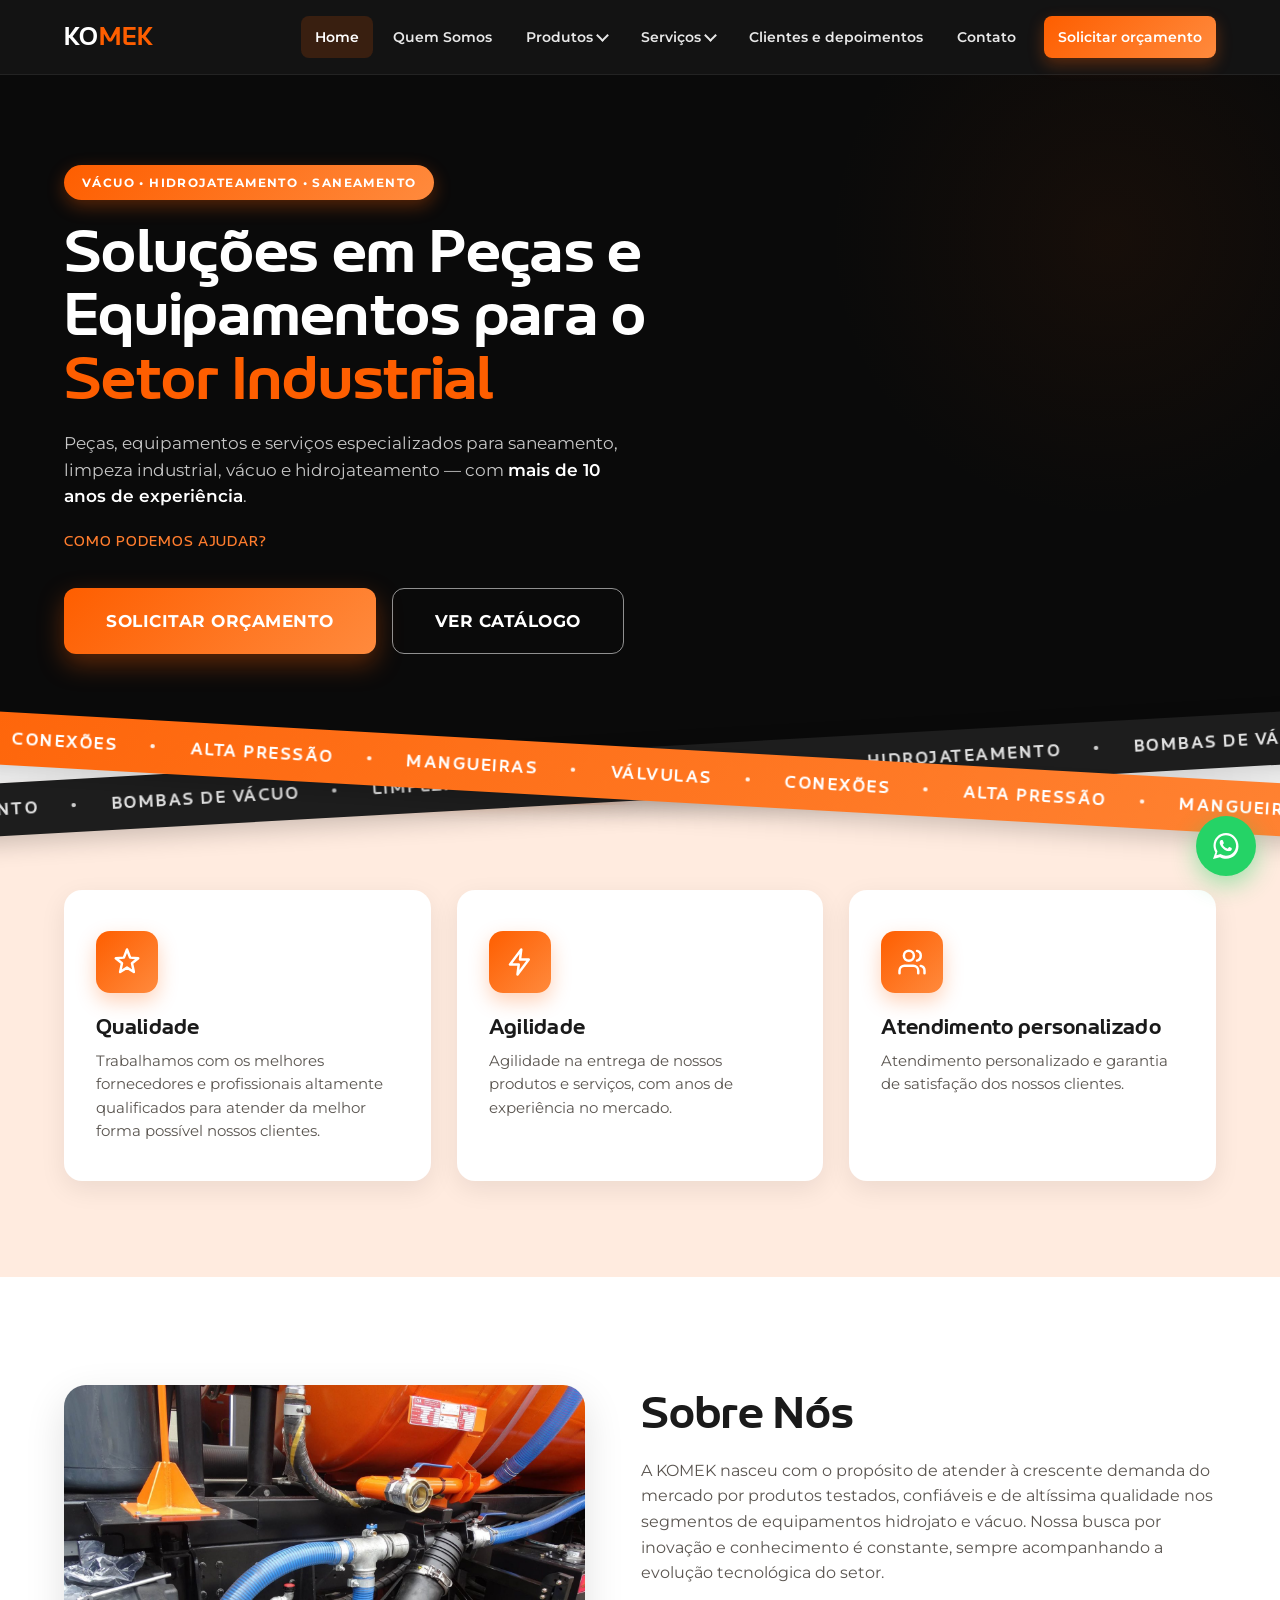
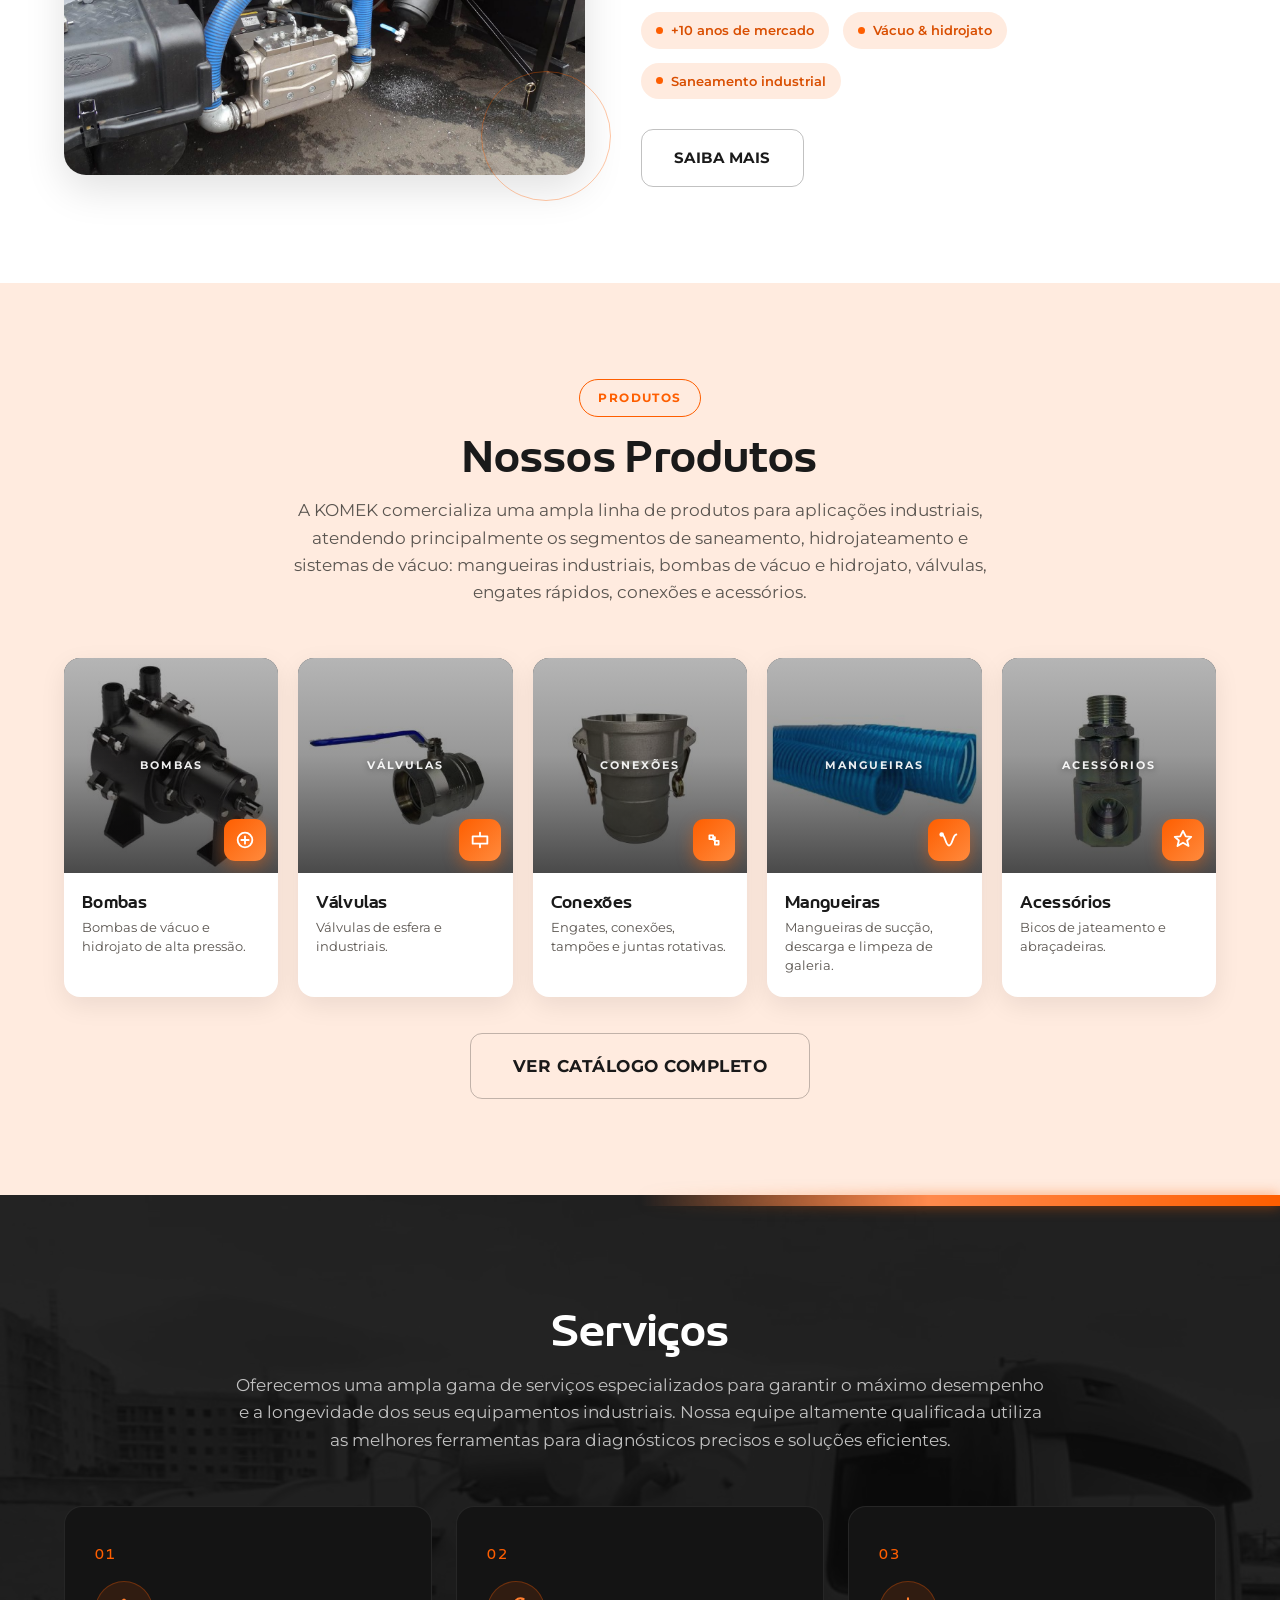
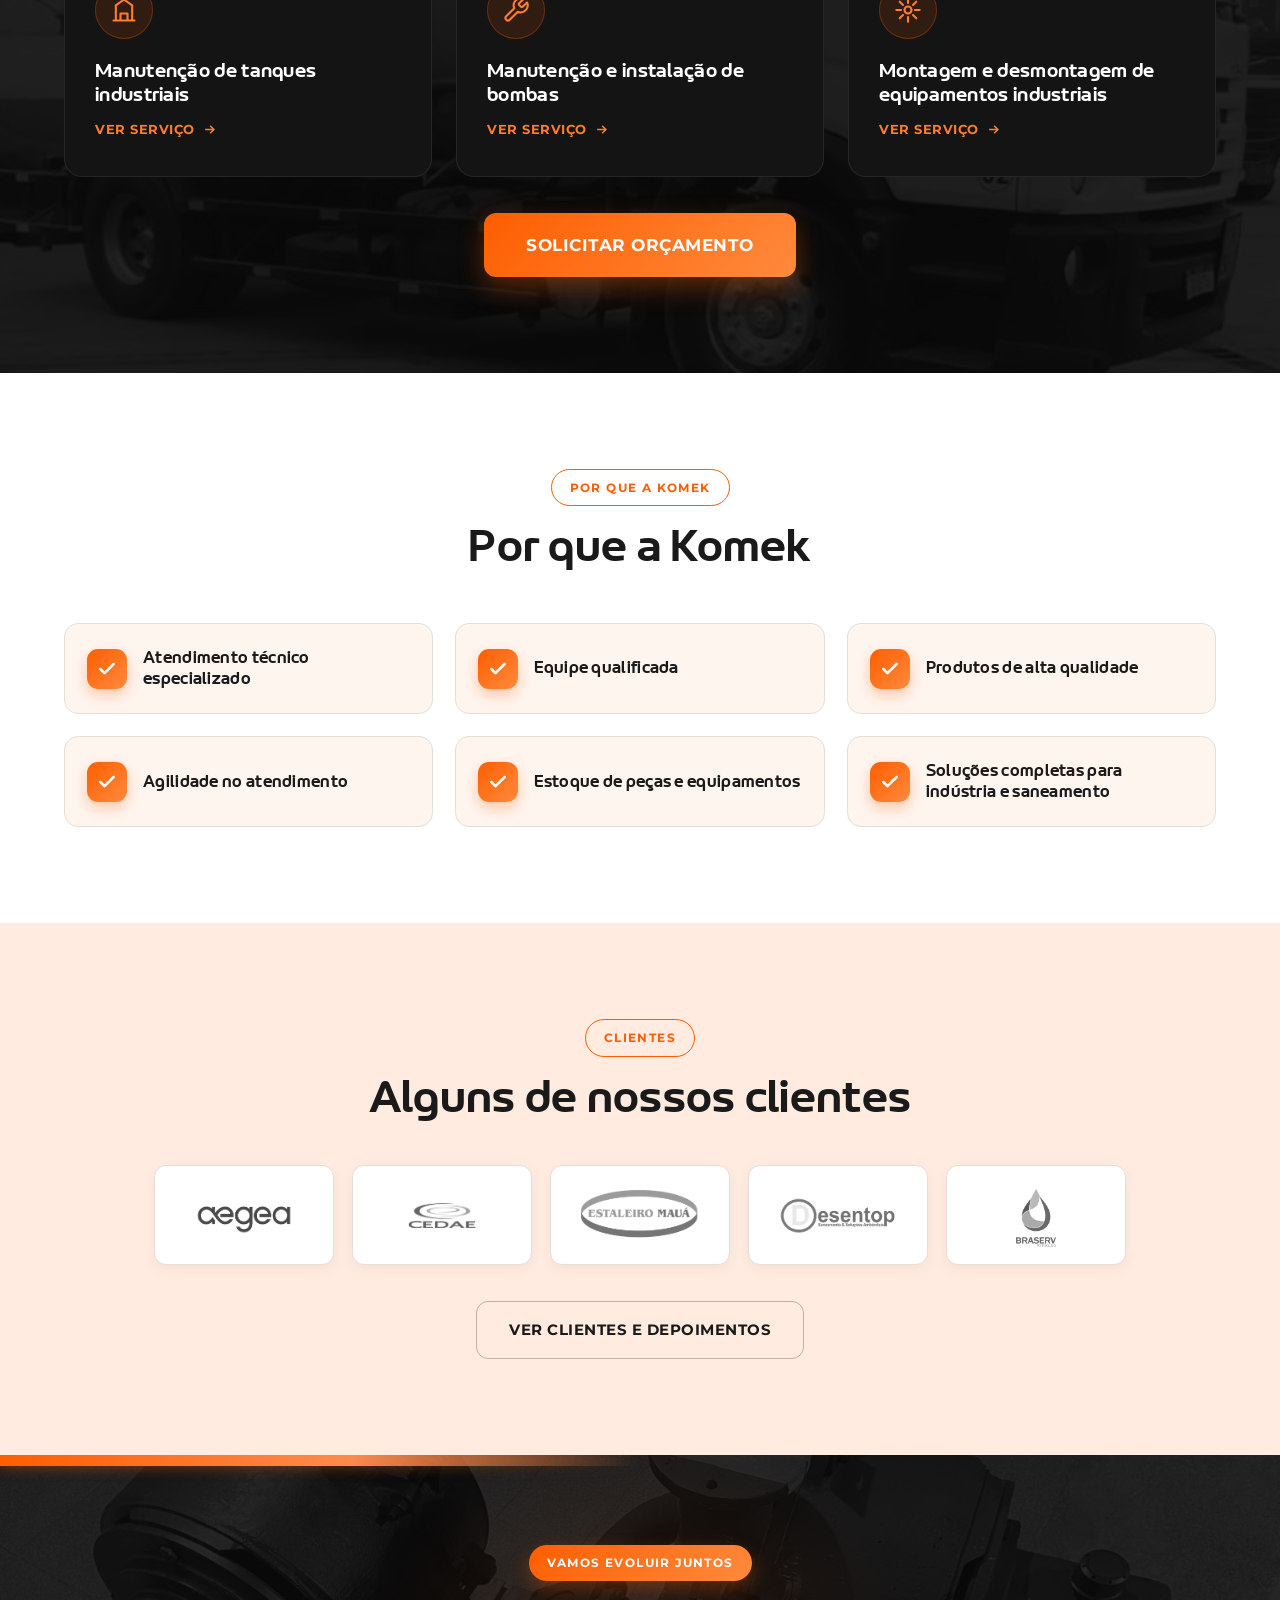
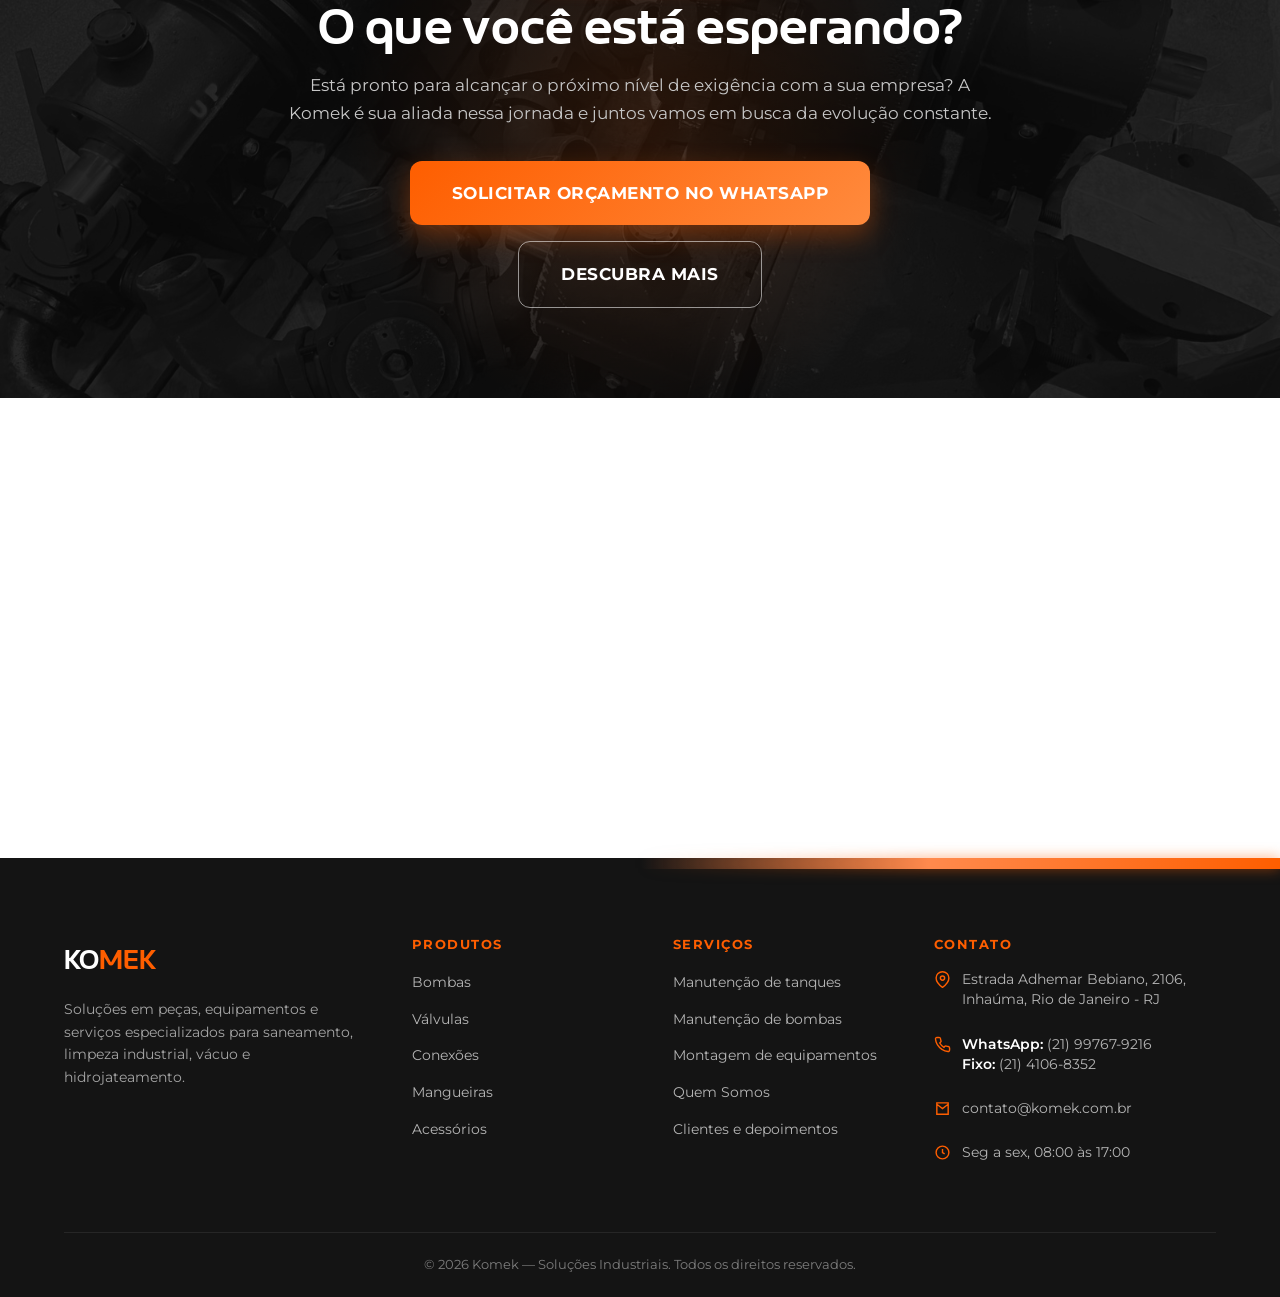
==== index.html @ 57a5f5a4 "Komek website preview: 14 pages, video heroes, real photos Co-Authored-By: Claude Opus 4.8 (1M conte" ====
<!DOCTYPE html>
<html lang="pt-BR">
<head>
<meta charset="UTF-8">
<meta name="viewport" content="width=device-width, initial-scale=1.0">
<title>Komek — Soluções em Peças, Equipamentos e Serviços Industriais</title>
<meta name="description" content="Peças, equipamentos e serviços especializados para saneamento, limpeza industrial, vácuo e hidrojateamento. Mais de 10 anos de experiência. Solicite seu orçamento.">
<meta property="og:title" content="Komek — Soluções em Peças, Equipamentos e Serviços Industriais">
<meta property="og:description" content="Peças, equipamentos e serviços especializados para saneamento, limpeza industrial, vácuo e hidrojateamento. Mais de 10 anos de experiência. Solicite seu orçamento.">
<meta property="og:type" content="website">
<link rel="preconnect" href="https://fonts.googleapis.com">
<link rel="preconnect" href="https://fonts.gstatic.com" crossorigin>
<link href="https://fonts.googleapis.com/css2?family=Montserrat:wght@300;400;500;600;700;800&display=swap" rel="stylesheet">
<link rel="stylesheet" href="css/style.css">
</head>
<body>
<header class="site-header" id="header">
  <div class="wrap">
    <nav class="nav">
      <a href="index.html" class="logo">KO<b>MEK</b></a>
      <ul class="nav-menu" id="navMenu">
        <li><a href="index.html">Home</a></li>
        <li><a href="quem-somos.html">Quem Somos</a></li>
        <li class="has-drop">
          <a href="produtos.html">Produtos <i class="caret"></i></a>
          <ul class="dropdown">
            <li><a href="produtos-bombas.html">Bombas</a></li>
            <li><a href="produtos-valvulas.html">Válvulas</a></li>
            <li><a href="produtos-conexoes.html">Conexões</a></li>
            <li><a href="produtos-mangueiras.html">Mangueiras</a></li>
            <li><a href="produtos-acessorios.html">Acessórios</a></li>
          </ul>
        </li>
        <li class="has-drop">
          <a href="servicos.html">Serviços <i class="caret"></i></a>
          <ul class="dropdown">
            <li><a href="servicos-tanques.html">Manutenção de tanques industriais</a></li>
            <li><a href="servicos-manutencao.html">Manutenção e instalação de bombas</a></li>
            <li><a href="servicos-consultoria.html">Montagem e desmontagem de equipamentos industriais</a></li>
          </ul>
        </li>
        <li><a href="clientes.html">Clientes e depoimentos</a></li>
        <li><a href="contato.html">Contato</a></li>
        <li><a href="https://wa.me/5521997679216" class="is-cta" target="_blank" rel="noopener">Solicitar orçamento</a></li>
      </ul>
      <button class="burger" id="burger" aria-label="Abrir menu"><span></span><span></span><span></span></button>
    </nav>
  </div>
</header>
<section class="hero">
  <video class="hero-video" autoplay muted loop playsinline>
    <source src="video/hero-industrial.mp4" type="video/mp4">
  </video>
  <div class="hero-overlay"></div>
  <div class="wrap">
    <div class="hero-grid">
      <div class="hero-copy">
        <span class="eyebrow">Vácuo &bull; Hidrojateamento &bull; Saneamento</span>
        <h1>Soluções em Peças e Equipamentos para o <span class="orange">Setor Industrial</span></h1>
        <p class="sub">Peças, equipamentos e serviços especializados para saneamento, limpeza industrial, vácuo e hidrojateamento — com <strong>mais de 10 anos de experiência</strong>.</p>
        <p class="hero-support">Como podemos ajudar?</p>
        <div class="hero-ctas">
          <a href="https://wa.me/5521997679216" class="btn lg" target="_blank" rel="noopener">Solicitar orçamento</a>
          <a href="produtos.html" class="btn ghost lg">Ver catálogo</a>
        </div>
      </div>
      <div class="hero-photo"></div>
    </div>
  </div>
</section>

<div class="marquee" aria-hidden="true">
  <div class="marquee-bar back">
    <div class="marquee-track">
      <span>SANEAMENTO</span><span class="dot">&bull;</span><span>HIDROJATEAMENTO</span><span class="dot">&bull;</span><span>BOMBAS DE VÁCUO</span><span class="dot">&bull;</span><span>LIMPEZA INDUSTRIAL</span><span class="dot">&bull;</span><span>SANEAMENTO</span><span class="dot">&bull;</span><span>HIDROJATEAMENTO</span><span class="dot">&bull;</span><span>BOMBAS DE VÁCUO</span><span class="dot">&bull;</span><span>LIMPEZA INDUSTRIAL</span><span class="dot">&bull;</span><span>SANEAMENTO</span><span class="dot">&bull;</span><span>HIDROJATEAMENTO</span><span class="dot">&bull;</span><span>BOMBAS DE VÁCUO</span><span class="dot">&bull;</span><span>LIMPEZA INDUSTRIAL</span><span class="dot">&bull;</span><span>SANEAMENTO</span><span class="dot">&bull;</span><span>HIDROJATEAMENTO</span><span class="dot">&bull;</span><span>BOMBAS DE VÁCUO</span><span class="dot">&bull;</span><span>LIMPEZA INDUSTRIAL</span><span class="dot">&bull;</span><span>SANEAMENTO</span><span class="dot">&bull;</span><span>HIDROJATEAMENTO</span><span class="dot">&bull;</span><span>BOMBAS DE VÁCUO</span><span class="dot">&bull;</span><span>LIMPEZA INDUSTRIAL</span><span class="dot">&bull;</span><span>SANEAMENTO</span><span class="dot">&bull;</span><span>HIDROJATEAMENTO</span><span class="dot">&bull;</span><span>BOMBAS DE VÁCUO</span><span class="dot">&bull;</span><span>LIMPEZA INDUSTRIAL</span><span class="dot">&bull;</span>
      <span>SANEAMENTO</span><span class="dot">&bull;</span><span>HIDROJATEAMENTO</span><span class="dot">&bull;</span><span>BOMBAS DE VÁCUO</span><span class="dot">&bull;</span><span>LIMPEZA INDUSTRIAL</span><span class="dot">&bull;</span><span>SANEAMENTO</span><span class="dot">&bull;</span><span>HIDROJATEAMENTO</span><span class="dot">&bull;</span><span>BOMBAS DE VÁCUO</span><span class="dot">&bull;</span><span>LIMPEZA INDUSTRIAL</span><span class="dot">&bull;</span><span>SANEAMENTO</span><span class="dot">&bull;</span><span>HIDROJATEAMENTO</span><span class="dot">&bull;</span><span>BOMBAS DE VÁCUO</span><span class="dot">&bull;</span><span>LIMPEZA INDUSTRIAL</span><span class="dot">&bull;</span><span>SANEAMENTO</span><span class="dot">&bull;</span><span>HIDROJATEAMENTO</span><span class="dot">&bull;</span><span>BOMBAS DE VÁCUO</span><span class="dot">&bull;</span><span>LIMPEZA INDUSTRIAL</span><span class="dot">&bull;</span><span>SANEAMENTO</span><span class="dot">&bull;</span><span>HIDROJATEAMENTO</span><span class="dot">&bull;</span><span>BOMBAS DE VÁCUO</span><span class="dot">&bull;</span><span>LIMPEZA INDUSTRIAL</span><span class="dot">&bull;</span><span>SANEAMENTO</span><span class="dot">&bull;</span><span>HIDROJATEAMENTO</span><span class="dot">&bull;</span><span>BOMBAS DE VÁCUO</span><span class="dot">&bull;</span><span>LIMPEZA INDUSTRIAL</span><span class="dot">&bull;</span>
    </div>
  </div>
  <div class="marquee-bar front">
    <div class="marquee-track">
      <span>MANGUEIRAS</span><span class="dot">&bull;</span><span>VÁLVULAS</span><span class="dot">&bull;</span><span>CONEXÕES</span><span class="dot">&bull;</span><span>ALTA PRESSÃO</span><span class="dot">&bull;</span><span>MANGUEIRAS</span><span class="dot">&bull;</span><span>VÁLVULAS</span><span class="dot">&bull;</span><span>CONEXÕES</span><span class="dot">&bull;</span><span>ALTA PRESSÃO</span><span class="dot">&bull;</span><span>MANGUEIRAS</span><span class="dot">&bull;</span><span>VÁLVULAS</span><span class="dot">&bull;</span><span>CONEXÕES</span><span class="dot">&bull;</span><span>ALTA PRESSÃO</span><span class="dot">&bull;</span><span>MANGUEIRAS</span><span class="dot">&bull;</span><span>VÁLVULAS</span><span class="dot">&bull;</span><span>CONEXÕES</span><span class="dot">&bull;</span><span>ALTA PRESSÃO</span><span class="dot">&bull;</span><span>MANGUEIRAS</span><span class="dot">&bull;</span><span>VÁLVULAS</span><span class="dot">&bull;</span><span>CONEXÕES</span><span class="dot">&bull;</span><span>ALTA PRESSÃO</span><span class="dot">&bull;</span><span>MANGUEIRAS</span><span class="dot">&bull;</span><span>VÁLVULAS</span><span class="dot">&bull;</span><span>CONEXÕES</span><span class="dot">&bull;</span><span>ALTA PRESSÃO</span><span class="dot">&bull;</span>
      <span>MANGUEIRAS</span><span class="dot">&bull;</span><span>VÁLVULAS</span><span class="dot">&bull;</span><span>CONEXÕES</span><span class="dot">&bull;</span><span>ALTA PRESSÃO</span><span class="dot">&bull;</span><span>MANGUEIRAS</span><span class="dot">&bull;</span><span>VÁLVULAS</span><span class="dot">&bull;</span><span>CONEXÕES</span><span class="dot">&bull;</span><span>ALTA PRESSÃO</span><span class="dot">&bull;</span><span>MANGUEIRAS</span><span class="dot">&bull;</span><span>VÁLVULAS</span><span class="dot">&bull;</span><span>CONEXÕES</span><span class="dot">&bull;</span><span>ALTA PRESSÃO</span><span class="dot">&bull;</span><span>MANGUEIRAS</span><span class="dot">&bull;</span><span>VÁLVULAS</span><span class="dot">&bull;</span><span>CONEXÕES</span><span class="dot">&bull;</span><span>ALTA PRESSÃO</span><span class="dot">&bull;</span><span>MANGUEIRAS</span><span class="dot">&bull;</span><span>VÁLVULAS</span><span class="dot">&bull;</span><span>CONEXÕES</span><span class="dot">&bull;</span><span>ALTA PRESSÃO</span><span class="dot">&bull;</span><span>MANGUEIRAS</span><span class="dot">&bull;</span><span>VÁLVULAS</span><span class="dot">&bull;</span><span>CONEXÕES</span><span class="dot">&bull;</span><span>ALTA PRESSÃO</span><span class="dot">&bull;</span>
    </div>
  </div>
</div>

<section class="sec creme">
  <div class="sec-divider"></div>
  <div class="wrap">
    <div class="diff3">
      <div class="diff-card">
        <div class="diff-ic"><svg viewBox="0 0 24 24"><path d="M12 2l2.5 6.5L21 9l-5 4 1.5 7L12 16.5 6.5 20 8 13 3 9l6.5-.5z"/></svg></div>
        <h3>Qualidade</h3>
        <p>Trabalhamos com os melhores fornecedores e profissionais altamente qualificados para atender da melhor forma possível nossos clientes.</p>
      </div>
      <div class="diff-card">
        <div class="diff-ic"><svg viewBox="0 0 24 24"><path d="M13 2L4 14h7l-1 8 9-12h-7z"/></svg></div>
        <h3>Agilidade</h3>
        <p>Agilidade na entrega de nossos produtos e serviços, com anos de experiência no mercado.</p>
      </div>
      <div class="diff-card">
        <div class="diff-ic"><svg viewBox="0 0 24 24"><path d="M17 21v-2a4 4 0 0 0-4-4H6a4 4 0 0 0-4 4v2"/><circle cx="9.5" cy="7" r="4"/><path d="M22 21v-2a4 4 0 0 0-3-3.87M16 3.13a4 4 0 0 1 0 7.75"/></svg></div>
        <h3>Atendimento personalizado</h3>
        <p>Atendimento personalizado e garantia de satisfação dos nossos clientes.</p>
      </div>
    </div>
  </div>
</section>

<section class="sec">
  <div class="wrap">
    <div class="about-split">
      <div class="about-img">
        <span class="deco-ring"></span>
        <img src="img/sobre-nos.jpg" alt="Equipe Komek" loading="lazy">
      </div>
      <div class="about-text">
        <h2>Sobre Nós</h2>
        <p>A KOMEK nasceu com o propósito de atender à crescente demanda do mercado por produtos testados, confiáveis e de altíssima qualidade nos segmentos de equipamentos hidrojato e vácuo. Nossa busca por inovação e conhecimento é constante, sempre acompanhando a evolução tecnológica do setor.</p>
        <div class="about-mini">
          <span class="chip">+10 anos de mercado</span>
          <span class="chip">Vácuo &amp; hidrojato</span>
          <span class="chip">Saneamento industrial</span>
        </div>
        <a href="quem-somos.html" class="btn ghost dark">Saiba mais</a>
      </div>
    </div>
  </div>
</section>

<section class="sec creme">
  <div class="wrap">
    <div class="sec-head center">
      <span class="eyebrow outline">Produtos</span>
      <h2>Nossos Produtos</h2>
      <p class="lead">A KOMEK comercializa uma ampla linha de produtos para aplicações industriais, atendendo principalmente os segmentos de saneamento, hidrojateamento e sistemas de vácuo: mangueiras industriais, bombas de vácuo e hidrojato, válvulas, engates rápidos, conexões e acessórios.</p>
    </div>
    <div class="prod-grid">
      <a class="prod-card" href="produtos-bombas.html">
        <div class="prod-thumb"><img class="prod-photo" src="img/home-cats/bombas.jpeg" alt="Bombas industriais Komek" loading="lazy"><span class="plabel">BOMBAS</span><div class="prod-ic"><svg viewBox="0 0 24 24"><circle cx="12" cy="12" r="8"/><path d="M12 8v8M8 12h8"/></svg></div></div>
        <div class="prod-body"><h3>Bombas</h3><p>Bombas de vácuo e hidrojato de alta pressão.</p></div>
      </a>
      <a class="prod-card" href="produtos-valvulas.html">
        <div class="prod-thumb"><img class="prod-photo" src="img/home-cats/valvulas.jpeg" alt="Válvulas industriais Komek" loading="lazy"><span class="plabel">VÁLVULAS</span><div class="prod-ic"><svg viewBox="0 0 24 24"><path d="M4 8h16v8H4zM12 4v4M12 16v4"/></svg></div></div>
        <div class="prod-body"><h3>Válvulas</h3><p>Válvulas de esfera e industriais.</p></div>
      </a>
      <a class="prod-card" href="produtos-conexoes.html">
        <div class="prod-thumb"><img class="prod-photo" src="img/home-cats/conexoes.jpeg" alt="Conexões industriais Komek" loading="lazy"><span class="plabel">CONEXÕES</span><div class="prod-ic"><svg viewBox="0 0 24 24"><path d="M7 7h4v4H7zM13 13h4v4h-4zM11 9h2v2M13 13l-2-2"/></svg></div></div>
        <div class="prod-body"><h3>Conexões</h3><p>Engates, conexões, tampões e juntas rotativas.</p></div>
      </a>
      <a class="prod-card" href="produtos-mangueiras.html">
        <div class="prod-thumb"><img class="prod-photo" src="img/home-cats/mangueiras.jpeg" alt="Mangueiras industriais Komek" loading="lazy"><span class="plabel">MANGUEIRAS</span><div class="prod-ic"><svg viewBox="0 0 24 24"><path d="M4 6c4 0 4 12 8 12s4-12 8-12"/><circle cx="4" cy="6" r="1.5"/></svg></div></div>
        <div class="prod-body"><h3>Mangueiras</h3><p>Mangueiras de sucção, descarga e limpeza de galeria.</p></div>
      </a>
      <a class="prod-card" href="produtos-acessorios.html">
        <div class="prod-thumb"><img class="prod-photo" src="img/home-cats/acessorios.jpeg" alt="Acessórios industriais Komek" loading="lazy"><span class="plabel">ACESSÓRIOS</span><div class="prod-ic"><svg viewBox="0 0 24 24"><path d="M12 2l3 6 6 .5-4.5 4 1.5 6L12 15l-6 3.5 1.5-6L3 8.5 9 8z"/></svg></div></div>
        <div class="prod-body"><h3>Acessórios</h3><p>Bicos de jateamento e abraçadeiras.</p></div>
      </a>
    </div>
    <div class="center mt-btn"><a href="produtos.html" class="btn ghost dark lg">Ver catálogo completo</a></div>
  </div>
</section>
<section class="sec dark serv-photobg">
  <div class="sec-divider sec-divider--right"></div>
  <div class="wrap">
    <div class="sec-head center wide">
      <h2>Serviços</h2>
      <p class="lead">Oferecemos uma ampla gama de serviços especializados para garantir o máximo desempenho e a longevidade dos seus equipamentos industriais. Nossa equipe altamente qualificada utiliza as melhores ferramentas para diagnósticos precisos e soluções eficientes.</p>
    </div>
    <div class="serv-grid">
      <a class="serv-card" href="servicos-tanques.html">
        <div class="serv-num">01</div>
        <div class="serv-ic"><svg viewBox="0 0 24 24"><path d="M3 21h18M5 21V8l7-5 7 5v13M9 21v-6h6v6"/></svg></div>
        <h3>Manutenção de tanques industriais</h3>
        <span class="serv-link">Ver serviço <svg viewBox="0 0 24 24"><path d="M5 12h14M13 6l6 6-6 6"/></svg></span>
      </a>
      <a class="serv-card" href="servicos-manutencao.html">
        <div class="serv-num">02</div>
        <div class="serv-ic"><svg viewBox="0 0 24 24"><path d="M14.7 6.3a1 1 0 0 0 0 1.4l1.6 1.6a1 1 0 0 0 1.4 0l3.77-3.77a6 6 0 0 1-7.94 7.94l-6.91 6.91a2.12 2.12 0 0 1-3-3l6.91-6.91a6 6 0 0 1 7.94-7.94l-3.76 3.76z"/></svg></div>
        <h3>Manutenção e instalação de bombas</h3>
        <span class="serv-link">Ver serviço <svg viewBox="0 0 24 24"><path d="M5 12h14M13 6l6 6-6 6"/></svg></span>
      </a>
      <a class="serv-card" href="servicos-consultoria.html">
        <div class="serv-num">03</div>
        <div class="serv-ic"><svg viewBox="0 0 24 24"><path d="M12 2v4M12 18v4M2 12h4M18 12h4M4.9 4.9l2.8 2.8M16.3 16.3l2.8 2.8M19.1 4.9l-2.8 2.8M7.7 16.3l-2.8 2.8"/><circle cx="12" cy="12" r="3"/></svg></div>
        <h3>Montagem e desmontagem de equipamentos industriais</h3>
        <span class="serv-link">Ver serviço <svg viewBox="0 0 24 24"><path d="M5 12h14M13 6l6 6-6 6"/></svg></span>
      </a>
    </div>
    <div class="center mt-btn"><a href="https://wa.me/5521997679216" class="btn lg" target="_blank" rel="noopener">Solicitar orçamento</a></div>
  </div>
</section>

<section class="sec">
  <div class="wrap">
    <div class="sec-head center">
      <span class="eyebrow outline">Por que a Komek</span>
      <h2>Por que a Komek</h2>
    </div>
    <div class="why-grid">
      <div class="why-item"><div class="why-ck"><svg viewBox="0 0 24 24"><path d="M20 6L9 17l-5-5"/></svg></div><h3>Atendimento técnico especializado</h3></div>
      <div class="why-item"><div class="why-ck"><svg viewBox="0 0 24 24"><path d="M20 6L9 17l-5-5"/></svg></div><h3>Equipe qualificada</h3></div>
      <div class="why-item"><div class="why-ck"><svg viewBox="0 0 24 24"><path d="M20 6L9 17l-5-5"/></svg></div><h3>Produtos de alta qualidade</h3></div>
      <div class="why-item"><div class="why-ck"><svg viewBox="0 0 24 24"><path d="M20 6L9 17l-5-5"/></svg></div><h3>Agilidade no atendimento</h3></div>
      <div class="why-item"><div class="why-ck"><svg viewBox="0 0 24 24"><path d="M20 6L9 17l-5-5"/></svg></div><h3>Estoque de peças e equipamentos</h3></div>
      <div class="why-item"><div class="why-ck"><svg viewBox="0 0 24 24"><path d="M20 6L9 17l-5-5"/></svg></div><h3>Soluções completas para indústria e saneamento</h3></div>
    </div>
  </div>
</section>

<section class="sec creme">
  <div class="wrap">
    <div class="sec-head center">
      <span class="eyebrow outline">Clientes</span>
      <h2>Alguns de nossos clientes</h2>
    </div>
    <div class="logos">
      <div class="logo-card"><img src="img/logos/aegea.png" alt="Logo Aegea" loading="lazy"></div>
      <div class="logo-card"><img src="img/logos/cedae.jpg" alt="Logo CEDAE" loading="lazy"></div>
      <div class="logo-card"><img src="img/logos/estaleiro-maua.png" alt="Logo Estaleiro Mauá" loading="lazy"></div>
      <div class="logo-card"><img src="img/logos/desentop.png" alt="Logo Desentop" loading="lazy"></div>
      <div class="logo-card"><img src="img/logos/braserv.png" alt="Logo Braserv Petróleo" loading="lazy"></div>
    </div>
    <div class="center mt-btn"><a href="clientes.html" class="btn ghost dark">Ver clientes e depoimentos</a></div>
  </div>
</section>

<section class="cta-band cta-band-bg">
  <div class="sec-divider"></div>
  <div class="wrap">
    <span class="eyebrow" style="margin:0 auto 20px;">Vamos evoluir juntos</span>
    <h2>O que você está esperando?</h2>
    <p>Está pronto para alcançar o próximo nível de exigência com a sua empresa? A Komek é sua aliada nessa jornada e juntos vamos em busca da evolução constante.</p>
    <div class="hero-ctas">
      <a href="https://wa.me/5521997679216" class="btn lg" target="_blank" rel="noopener">Solicitar orçamento no WhatsApp</a>
      <a href="produtos.html" class="btn ghost lg">Descubra mais</a>
    </div>
  </div>
</section>

<section class="home-map">
  <iframe src="https://www.google.com/maps?q=Estrada+Adhemar+Bebiano,+2106,+Inha%C3%BAma,+Rio+de+Janeiro+-+RJ&output=embed"
    loading="lazy" referrerpolicy="no-referrer-when-downgrade"
    title="Localização da Komek — Estrada Adhemar Bebiano, 2106, Inhaúma, Rio de Janeiro - RJ"
    allowfullscreen></iframe>
</section>
<footer class="footer">
  <div class="sec-divider sec-divider--right"></div>
  <div class="wrap">
    <div class="foot-grid">
      <div class="foot-about">
        <div class="foot-logo">KO<b>MEK</b></div>
        <p>Soluções em peças, equipamentos e serviços especializados para saneamento, limpeza industrial, vácuo e hidrojateamento.</p>
      </div>
      <div class="foot-col">
        <h4>Produtos</h4>
        <ul>
          <li><a href="produtos-bombas.html">Bombas</a></li>
          <li><a href="produtos-valvulas.html">Válvulas</a></li>
          <li><a href="produtos-conexoes.html">Conexões</a></li>
          <li><a href="produtos-mangueiras.html">Mangueiras</a></li>
          <li><a href="produtos-acessorios.html">Acessórios</a></li>
        </ul>
      </div>
      <div class="foot-col">
        <h4>Serviços</h4>
        <ul>
          <li><a href="servicos-tanques.html">Manutenção de tanques</a></li>
          <li><a href="servicos-manutencao.html">Manutenção de bombas</a></li>
          <li><a href="servicos-consultoria.html">Montagem de equipamentos</a></li>
          <li><a href="quem-somos.html">Quem Somos</a></li>
          <li><a href="clientes.html">Clientes e depoimentos</a></li>
        </ul>
      </div>
      <div class="foot-col">
        <h4>Contato</h4>
        <ul class="foot-contact">
          <li><svg viewBox="0 0 24 24"><path d="M21 10c0 7-9 13-9 13s-9-6-9-13a9 9 0 0 1 18 0z"/><circle cx="12" cy="10" r="3"/></svg><span>Estrada Adhemar Bebiano, 2106, Inhaúma, Rio de Janeiro - RJ</span></li>
          <li><svg viewBox="0 0 24 24"><path d="M22 16.92v3a2 2 0 0 1-2.18 2 19.79 19.79 0 0 1-8.63-3.07 19.5 19.5 0 0 1-6-6 19.79 19.79 0 0 1-3.07-8.67A2 2 0 0 1 4.11 2h3a2 2 0 0 1 2 1.72c.13.96.36 1.9.7 2.81a2 2 0 0 1-.45 2.11L8.09 9.91a16 16 0 0 0 6 6l1.27-1.27a2 2 0 0 1 2.11-.45c.9.34 1.85.57 2.81.7A2 2 0 0 1 22 16.92z"/></svg><span><b>WhatsApp:</b> (21) 99767-9216<br><b>Fixo:</b> (21) 4106-8352</span></li>
          <li><svg viewBox="0 0 24 24"><path d="M4 4h16v16H4zM4 6l8 6 8-6"/></svg><span>contato@komek.com.br</span></li>
          <li><svg viewBox="0 0 24 24"><circle cx="12" cy="12" r="9"/><path d="M12 7v5l3 2"/></svg><span>Seg a sex, 08:00 às 17:00</span></li>
        </ul>
      </div>
    </div>
    <div class="foot-bottom">© 2026 Komek — Soluções Industriais. Todos os direitos reservados.</div>
  </div>
</footer>
<a href="https://wa.me/5521997679216" class="wa-float" target="_blank" rel="noopener" aria-label="Falar no WhatsApp">
  <svg viewBox="0 0 32 32"><path d="M16 3C9 3 3.5 8.5 3.5 15.5c0 2.4.7 4.7 1.9 6.7L3 29l7-1.8c1.9 1 4 1.6 6 1.6 7 0 12.5-5.5 12.5-12.5S23 3 16 3zm0 22.7c-1.8 0-3.6-.5-5.1-1.4l-.4-.2-4.1 1.1 1.1-4-.3-.4c-1-1.6-1.5-3.4-1.5-5.3 0-5.6 4.6-10.2 10.2-10.2s10.2 4.6 10.2 10.2-4.5 10.2-10.1 10.2zm5.6-7.6c-.3-.2-1.8-.9-2.1-1-.3-.1-.5-.2-.7.2-.2.3-.8 1-1 1.2-.2.2-.4.2-.7.1-.3-.2-1.3-.5-2.5-1.5-.9-.8-1.5-1.8-1.7-2.1-.2-.3 0-.5.1-.6.1-.1.3-.4.5-.6.1-.2.2-.3.3-.5.1-.2 0-.4 0-.6-.1-.2-.7-1.7-1-2.3-.3-.6-.5-.5-.7-.5h-.6c-.2 0-.5.1-.8.4-.3.3-1 1-1 2.5s1.1 2.9 1.2 3.1c.2.2 2.1 3.2 5.1 4.5.7.3 1.3.5 1.7.6.7.2 1.4.2 1.9.1.6-.1 1.8-.7 2-1.4.3-.7.3-1.3.2-1.4-.1-.2-.3-.2-.6-.4z"/></svg>
</a>
<script src="js/main.js"></script>
</body>
</html>
---- css/style.css ----
/* KOMEK — Design System compartilhado (base: home-v1.html) */
@font-face{font-family:'LT Wave';src:url('../fonts/ltwave/LTWave-Regular.ttf') format('truetype');font-weight:400;font-style:normal;font-display:swap}
@font-face{font-family:'LT Wave';src:url('../fonts/ltwave/LTWave-Bold.ttf') format('truetype');font-weight:700;font-style:normal;font-display:swap}
@font-face{font-family:'LT Wave';src:url('../fonts/ltwave/LTWave-Light.ttf') format('truetype');font-weight:300;font-style:normal;font-display:swap}
:root{--preto:#0a0a0a;--preto-2:#141414;--preto-3:#1d1d1d;--branco:#ffffff;--creme:#FFEBDF;--creme-2:#fff5ef;--laranja:#FE5E00;--laranja-claro:#ff7d2e;--laranja-escuro:#d94e00;--texto:#1a1a1a;--texto-suave:#5a5550;--cinza-borda:#e7ded7;--grad-laranja:linear-gradient(135deg,#FE5E00 0%,#ff8a3d 100%);--grad-preto:linear-gradient(160deg,#141414 0%,#0a0a0a 100%);--sombra:0 14px 40px rgba(0,0,0,.12);--sombra-card:0 8px 26px rgba(0,0,0,.08)}
*{margin:0;padding:0;box-sizing:border-box}
html{scroll-behavior:smooth}
body{font-family:'Montserrat',sans-serif;color:var(--texto);background:var(--branco);line-height:1.6;overflow-x:hidden}
h1,h2,h3,h4,.title{font-family:'LT Wave','Montserrat',sans-serif;line-height:1.05;font-weight:700;letter-spacing:.3px}
img{max-width:100%;display:block}
a{text-decoration:none;color:inherit}
.wrap{max-width:1200px;margin:0 auto;padding:0 24px}
.orange{color:var(--laranja)}
section{position:relative}
.eyebrow{display:inline-flex;align-items:center;gap:8px;width:max-content;background:var(--grad-laranja);color:#fff;font-family:'Montserrat',sans-serif;font-size:12px;font-weight:700;letter-spacing:1.4px;text-transform:uppercase;padding:8px 18px;border-radius:50px;box-shadow:0 6px 18px rgba(254,94,0,.32)}
.eyebrow.outline{background:transparent;border:1.5px solid var(--laranja);color:var(--laranja);box-shadow:none}
.eyebrow.on-dark.outline{color:var(--laranja-claro);border-color:var(--laranja)}
.center{text-align:center}
.center .eyebrow{margin-left:auto;margin-right:auto}
.btn{position:relative;overflow:hidden;display:inline-flex;align-items:center;gap:10px;background:var(--grad-laranja);color:#fff;font-family:'Montserrat',sans-serif;font-weight:700;font-size:15px;letter-spacing:.5px;text-transform:uppercase;padding:16px 32px;border-radius:12px;border:none;cursor:pointer;box-shadow:0 10px 26px rgba(254,94,0,.34),0 0 0 0 rgba(254,94,0,.5);transition:transform .25s,box-shadow .25s;animation:btn-glow 2.8s ease-out infinite}
.btn::before{content:"";position:absolute;top:0;left:0;width:60%;height:100%;background:linear-gradient(100deg,transparent 0%,rgba(255,255,255,.4) 50%,transparent 100%);transform:translateX(-180%) skewX(-18deg);animation:btn-shine 8s ease-in-out infinite;pointer-events:none}
.btn:hover{transform:translateY(-3px) scale(1.03);box-shadow:0 16px 34px rgba(254,94,0,.46)}
.btn.lg{font-size:16.5px;padding:19px 42px}
.btn.sm{font-size:13px;padding:12px 22px}
.btn.ghost{background:transparent;color:#fff;border:1.5px solid rgba(255,255,255,.55);box-shadow:none;animation:none}
.btn.ghost::before{display:none}
.btn.ghost:hover{background:rgba(255,255,255,.1);border-color:#fff;transform:translateY(-3px)}
.btn.ghost.dark{color:var(--texto);border-color:rgba(10,10,10,.25)}
.btn.ghost.dark:hover{background:rgba(10,10,10,.05);border-color:var(--preto)}
@keyframes btn-glow{0%{box-shadow:0 10px 26px rgba(254,94,0,.34),0 0 0 0 rgba(254,94,0,.5)}60%{box-shadow:0 10px 26px rgba(254,94,0,.34),0 0 0 12px rgba(254,94,0,0)}100%{box-shadow:0 10px 26px rgba(254,94,0,.34),0 0 0 0 rgba(254,94,0,0)}}
@keyframes btn-shine{0%{transform:translateX(-180%) skewX(-18deg)}40%{transform:translateX(230%) skewX(-18deg)}100%{transform:translateX(230%) skewX(-18deg)}}
@media (prefers-reduced-motion:reduce){.btn{animation:none;box-shadow:0 10px 26px rgba(254,94,0,.34)}.btn::before{display:none}}
.ph{background:var(--grad-preto);color:rgba(255,255,255,.5);display:flex;align-items:center;justify-content:center;text-align:center;font-size:12px;font-weight:700;letter-spacing:2px;text-transform:uppercase;border-radius:18px;padding:24px;position:relative;overflow:hidden;border:1px solid rgba(255,255,255,.08)}
.ph::after{content:"";position:absolute;inset:0;background:repeating-linear-gradient(45deg,rgba(254,94,0,.05) 0 12px,transparent 12px 24px)}
.ph span{position:relative;z-index:1}
.ph.light{background:linear-gradient(135deg,#f3e7dd 0%,#e9d8cc 100%);color:var(--laranja-escuro);border-color:rgba(254,94,0,.18)}
.site-header{position:sticky;top:0;z-index:1000;background:rgba(10,10,10,.96);backdrop-filter:blur(8px);border-bottom:1px solid rgba(255,255,255,.07);transition:box-shadow .3s}
.site-header.scrolled{box-shadow:0 6px 24px rgba(0,0,0,.35)}
.nav{display:flex;align-items:center;justify-content:space-between;height:74px}
.logo{font-family:'LT Wave',sans-serif;font-weight:700;font-size:26px;letter-spacing:1px;color:#fff}
.logo b{color:var(--laranja)}
.nav-menu{display:flex;align-items:center;gap:6px;list-style:none}
.nav-menu>li{position:relative}
.nav-menu>li>a{display:flex;align-items:center;gap:5px;color:#e8e8e8;font-size:14px;font-weight:600;padding:10px 14px;border-radius:8px;transition:color .2s,background .2s}
.nav-menu>li>a:hover{color:#fff;background:rgba(255,255,255,.06)}
.nav-menu>li>a.active{color:#fff;background:rgba(254,94,0,.16)}
.nav-menu>li>a .caret{width:9px;height:9px;border-right:2px solid currentColor;border-bottom:2px solid currentColor;transform:rotate(45deg);margin-top:-3px;transition:transform .25s}
.nav-menu>li.has-drop:hover>a .caret{transform:rotate(-135deg);margin-top:2px}
.nav-menu>li>a.is-cta{background:var(--grad-laranja);color:#fff;margin-left:8px;box-shadow:0 6px 16px rgba(254,94,0,.3)}
.nav-menu>li>a.is-cta:hover{background:var(--grad-laranja);transform:translateY(-2px)}
.dropdown{position:absolute;top:calc(100% + 6px);left:0;min-width:270px;background:#141414;border:1px solid rgba(255,255,255,.09);border-radius:12px;padding:8px;list-style:none;opacity:0;visibility:hidden;transform:translateY(10px);transition:opacity .22s,transform .22s,visibility .22s;box-shadow:0 20px 44px rgba(0,0,0,.5)}
.nav-menu>li.has-drop:hover .dropdown{opacity:1;visibility:visible;transform:translateY(0)}
.dropdown::before{content:"";position:absolute;top:-6px;left:0;width:100%;height:6px}
.dropdown li a{display:block;color:#d8d8d8;font-size:13.5px;font-weight:500;padding:11px 14px;border-radius:8px;transition:color .2s,background .2s,padding-left .2s;border-left:2px solid transparent}
.dropdown li a:hover{color:#fff;background:rgba(254,94,0,.12);border-left-color:var(--laranja);padding-left:18px}
.burger{display:none;flex-direction:column;gap:5px;background:none;border:none;cursor:pointer;padding:8px}
.burger span{width:26px;height:2.5px;background:#fff;border-radius:2px;transition:.3s}
.burger.open span:nth-child(1){transform:translateY(7.5px) rotate(45deg)}
.burger.open span:nth-child(2){opacity:0}
.burger.open span:nth-child(3){transform:translateY(-7.5px) rotate(-45deg)}
.hero{background:var(--preto);color:#fff;padding:90px 0 100px;overflow:hidden;position:relative}
.hero::before{content:"";position:absolute;top:-20%;right:-10%;width:600px;height:600px;background:radial-gradient(circle,rgba(254,94,0,.16),transparent 65%);pointer-events:none}
.hero-grid{display:grid;grid-template-columns:1.1fr .9fr;gap:52px;align-items:center;position:relative;z-index:1}
.hero h1{font-size:clamp(38px,5.2vw,62px);line-height:1.02;margin:20px 0 20px}
.hero h1 .orange{display:inline-block}
.hero .sub{font-size:clamp(15px,1.3vw,17px);color:#c7c7c7;max-width:560px;margin-bottom:20px}
.hero .sub strong{color:#fff;font-weight:600}
.hero-support{font-family:'LT Wave',sans-serif;font-size:15px;letter-spacing:1px;color:var(--laranja-claro);text-transform:uppercase;margin-bottom:34px}
.hero-ctas{display:flex;flex-wrap:wrap;gap:16px}
.hero-photo{position:relative}
.hero-photo .ph{aspect-ratio:4/5;border-radius:24px}
.deco-ring{position:absolute;border:1.5px solid rgba(254,94,0,.28);border-radius:50%;pointer-events:none}
.deco-ring.r1{width:150px;height:150px;top:-34px;right:-34px}
.deco-ring.r2{width:90px;height:90px;bottom:40px;left:-40px}
.hero-badge{position:absolute;bottom:22px;left:-24px;background:var(--branco);color:var(--preto);border-radius:16px;padding:16px 20px;box-shadow:var(--sombra);z-index:3;border-top:3px solid var(--laranja)}
.hero-badge b{font-family:'LT Wave',sans-serif;font-size:30px;color:var(--laranja);display:block;line-height:1}
.hero-badge small{font-size:11px;font-weight:600;letter-spacing:.5px;color:var(--texto-suave);text-transform:uppercase}
.page-hero{background:var(--preto);color:#fff;padding:70px 0 64px;position:relative;overflow:hidden}
.page-hero::before{content:"";position:absolute;top:-30%;right:-8%;width:520px;height:520px;background:radial-gradient(circle,rgba(254,94,0,.15),transparent 65%);pointer-events:none}
.page-hero .wrap{position:relative;z-index:1}
.page-hero h1{font-size:clamp(32px,4.4vw,52px);margin:16px 0 14px;line-height:1.04}
.page-hero .sub{font-size:clamp(15px,1.3vw,18px);color:#c7c7c7;max-width:640px}
.crumbs{font-size:13px;color:#9a9a9a;letter-spacing:.4px;margin-bottom:6px}
.crumbs a{color:var(--laranja-claro)}
.crumbs a:hover{text-decoration:underline}
.crumbs span{opacity:.6;margin:0 7px}
.marquee{background:transparent;height:120px;overflow-x:clip;overflow-y:visible;position:relative;z-index:30;margin:-40px 0}
.marquee-bar{position:absolute;left:50%;top:50%;width:160%;overflow:hidden;white-space:nowrap;padding:13px 0;box-shadow:0 8px 24px rgba(0,0,0,.2)}
.marquee-bar.back{background:var(--preto-3);transform:translate(-50%,-50%) rotate(-3.2deg);z-index:1}
.marquee-bar.front{background:var(--grad-laranja);transform:translate(-50%,-50%) rotate(3.2deg);z-index:2}
.marquee-track{display:inline-block;will-change:transform}
.marquee-bar.front .marquee-track{animation:mq 30s linear infinite}
.marquee-bar.back .marquee-track{animation:mq-rev 34s linear infinite}
.marquee-track span{font-family:'LT Wave',sans-serif;font-size:17px;letter-spacing:2.5px;text-transform:uppercase;font-weight:700;padding:0 16px}
.marquee-bar.front .marquee-track span{color:#fff}
.marquee-bar.back .marquee-track span{color:#e0e0e0}
.marquee-track .dot{color:var(--laranja);opacity:.9}
.marquee-bar.front .marquee-track .dot{color:#fff}
@keyframes mq{0%{transform:translateX(0)}100%{transform:translateX(-50%)}}
@keyframes mq-rev{0%{transform:translateX(-50%)}100%{transform:translateX(0)}}
@media (prefers-reduced-motion:reduce){.marquee-track{animation:none!important}}
.sec{padding:96px 0}
.sec.tight{padding:70px 0}
.sec.creme{background:var(--creme)}
.sec.dark{background:var(--preto);color:#fff}
.sec.dark h2,.sec.dark h3,.sec.dark h4{color:#fff}
.sec-head{max-width:720px}
.sec-head.center{margin:0 auto}
.sec h2{font-size:clamp(30px,3.6vw,48px);margin:16px 0 16px;line-height:1.06}
.sec .lead{font-size:17px;color:var(--texto-suave)}
.sec.dark .lead{color:#c2c2c2}
.mt-btn{margin-top:36px}
.diff3{display:grid;grid-template-columns:repeat(3,1fr);gap:26px;margin-top:52px}
.diff3:first-child{margin-top:0}
.diff-card{background:#fff;border-radius:18px;padding:38px 32px;box-shadow:var(--sombra-card);border-top:3px solid transparent;transition:transform .45s ease,box-shadow .45s ease,border-color .45s ease,filter .45s ease,opacity .45s ease;position:relative;overflow:hidden}
.diff-card:hover{transform:translateY(-4px);box-shadow:0 16px 36px rgba(0,0,0,.13);border-top-color:var(--laranja)}
.diff3:hover .diff-card:not(:hover){filter:blur(3px) saturate(.8);opacity:.55}
.diff-ic{width:62px;height:62px;border-radius:14px;background:var(--grad-laranja);display:flex;align-items:center;justify-content:center;margin-bottom:22px;box-shadow:0 8px 20px rgba(254,94,0,.28)}
.diff-ic svg{width:30px;height:30px;stroke:#fff;stroke-width:2;fill:none;stroke-linecap:round;stroke-linejoin:round}
.diff-card h3{font-size:22px;margin-bottom:12px}
.diff-card p{font-size:14.5px;color:var(--texto-suave)}
.about-split{display:grid;grid-template-columns:.95fr 1.05fr;gap:56px;align-items:center}
.about-img{position:relative}
.about-img .ph{aspect-ratio:4/3;border-radius:22px}
.about-img .deco-ring{width:130px;height:130px;border-color:rgba(254,94,0,.35);bottom:-26px;right:-26px}
.about-text h2{margin-bottom:20px}
.about-text p{font-size:16px;color:var(--texto-suave);margin-bottom:16px}
.about-mini{display:flex;gap:14px;margin:26px 0 30px;flex-wrap:wrap}
.about-mini .chip{display:inline-flex;align-items:center;gap:8px;background:var(--creme);color:var(--laranja-escuro);font-size:13px;font-weight:600;padding:8px 15px;border-radius:50px}
.about-mini .chip::before{content:"";width:7px;height:7px;border-radius:50%;background:var(--laranja)}
.serv-grid{display:grid;grid-template-columns:repeat(3,1fr);gap:24px;margin-top:52px}
.serv-card{position:relative;background:var(--preto-2);border:1px solid rgba(255,255,255,.08);border-radius:18px;padding:36px 30px;overflow:hidden;transition:transform .28s,border-color .28s;display:flex;flex-direction:column}
.serv-card::before{content:"";position:absolute;top:0;left:0;width:100%;height:3px;background:var(--grad-laranja);transform:scaleX(0);transform-origin:left;transition:transform .35s}
.serv-card:hover{transform:translateY(-6px);border-color:rgba(254,94,0,.4)}
.serv-card:hover::before{transform:scaleX(1)}
.serv-num{font-family:'LT Wave',sans-serif;font-size:15px;color:var(--laranja);letter-spacing:2px;margin-bottom:14px}
.serv-ic{width:58px;height:58px;border-radius:50%;background:rgba(254,94,0,.12);display:flex;align-items:center;justify-content:center;margin-bottom:20px;border:1px solid rgba(254,94,0,.3)}
.serv-ic svg{width:28px;height:28px;stroke:var(--laranja-claro);stroke-width:1.8;fill:none;stroke-linecap:round;stroke-linejoin:round}
.serv-card h3{font-size:20px;margin-bottom:12px;line-height:1.2}
.serv-card p{font-size:14px;color:#b7b7b7;margin-bottom:20px}
.serv-link{display:inline-flex;align-items:center;gap:7px;color:var(--laranja-claro);font-size:13px;font-weight:700;letter-spacing:.5px;text-transform:uppercase;margin-top:auto}
.serv-link svg{width:15px;height:15px;stroke:currentColor;stroke-width:2.5;fill:none;transition:transform .25s}
.serv-card:hover .serv-link svg{transform:translateX(4px)}
.prod-grid{display:grid;grid-template-columns:repeat(5,1fr);gap:20px;margin-top:52px}
.prod-card{background:#fff;border-radius:16px;overflow:hidden;box-shadow:var(--sombra-card);transition:transform .28s,box-shadow .28s;display:block}
.prod-card:hover{transform:translateY(-6px);box-shadow:0 18px 38px rgba(0,0,0,.14)}
.prod-thumb{aspect-ratio:1/1;background:var(--grad-preto);position:relative;overflow:hidden;display:flex;align-items:center;justify-content:center}
.prod-thumb .prod-photo{position:absolute;inset:0;width:100%;height:100%;object-fit:cover;z-index:0}
.prod-thumb::after{content:"";position:absolute;inset:0;z-index:1;background:linear-gradient(to top,rgba(10,10,10,.74) 0%,rgba(10,10,10,.42) 55%,rgba(10,10,10,.3) 100%)}
.prod-thumb .plabel{position:relative;z-index:2;color:rgba(255,255,255,.92);font-size:11px;font-weight:700;letter-spacing:2px;text-transform:uppercase;text-shadow:0 1px 6px rgba(0,0,0,.4)}
.prod-ic{position:absolute;bottom:12px;right:12px;z-index:3;width:42px;height:42px;border-radius:11px;background:var(--grad-laranja);display:flex;align-items:center;justify-content:center;box-shadow:0 6px 16px rgba(254,94,0,.4)}
.prod-ic svg{width:22px;height:22px;stroke:#fff;stroke-width:2;fill:none;stroke-linecap:round;stroke-linejoin:round}
.prod-body{padding:20px 18px 22px}
.prod-body h3{font-size:18px;margin-bottom:7px}
.prod-body p{font-size:13px;color:var(--texto-suave);line-height:1.45}
@media(max-width:1050px){.prod-grid{grid-template-columns:repeat(3,1fr)}}
.why-grid{display:grid;grid-template-columns:repeat(3,1fr);gap:22px;margin-top:52px}
.why-item{display:flex;gap:16px;align-items:center;background:var(--creme-2);border:1px solid var(--cinza-borda);border-radius:14px;padding:24px 22px;transition:transform .25s,box-shadow .25s}
.why-item:hover{transform:translateY(-4px);box-shadow:var(--sombra-card)}
.why-ck{flex-shrink:0;width:40px;height:40px;border-radius:11px;background:var(--grad-laranja);display:flex;align-items:center;justify-content:center;box-shadow:0 6px 14px rgba(254,94,0,.3)}
.why-ck svg{width:20px;height:20px;stroke:#fff;stroke-width:3;fill:none;stroke-linecap:round;stroke-linejoin:round}
.why-item h3{font-size:16.5px;line-height:1.25}
.sec.dark .why-item{background:var(--preto-2);border-color:rgba(255,255,255,.08)}
.stats{background:var(--grad-laranja);color:#fff;padding:56px 0}
.stats-grid{display:flex;gap:40px;justify-content:center;flex-wrap:wrap;align-items:center}
.stat{text-align:center;min-width:170px}
.stat b{font-family:'LT Wave',sans-serif;font-size:52px;line-height:1;display:block}
.stat span{font-size:14px;font-weight:600;letter-spacing:.5px;text-transform:uppercase;opacity:.92}
.seg-grid{display:grid;grid-template-columns:repeat(3,1fr);gap:16px;margin:44px 0 0}
.seg-card{display:flex;align-items:center;gap:12px;background:#fff;border-radius:12px;padding:18px 20px;box-shadow:var(--sombra-card);font-weight:600;font-size:14.5px;transition:transform .25s}
.seg-card:hover{transform:translateY(-3px)}
.seg-card .sdot{width:9px;height:9px;border-radius:50%;background:var(--laranja);flex-shrink:0}
.logos{display:flex;gap:18px;flex-wrap:wrap;justify-content:center;margin-top:44px}
.logo-card{background:#fff;border:1px solid var(--cinza-borda);border-radius:12px;padding:22px 30px;width:180px;height:100px;display:flex;align-items:center;justify-content:center;box-shadow:0 4px 14px rgba(0,0,0,.05);transition:transform .25s,border-color .25s,box-shadow .25s}
.logo-card img{max-width:100%;max-height:64px;width:auto;object-fit:contain;filter:grayscale(1);opacity:.85;transition:filter .25s,opacity .25s}
.logo-card:hover{transform:translateY(-4px);border-color:rgba(254,94,0,.4);box-shadow:0 10px 26px rgba(0,0,0,.1)}
.logo-card:hover img{filter:grayscale(0);opacity:1}
.tst-grid{display:grid;grid-template-columns:repeat(3,1fr);gap:24px;margin-top:52px}
.tst-card{background:#fff;border-radius:18px;border-top:4px solid var(--laranja);padding:30px 28px;box-shadow:var(--sombra-card);display:flex;flex-direction:column;transition:transform .28s,box-shadow .28s}
.tst-card:hover{transform:translateY(-6px);box-shadow:0 18px 40px rgba(0,0,0,.12)}
.tst-stars{color:var(--laranja);font-size:17px;letter-spacing:2px;margin-bottom:14px}
.tst-quote{font-size:14.5px;color:#3a3a3a;line-height:1.6;font-style:italic;margin-bottom:22px;flex:1}
.tst-author{display:flex;align-items:center;gap:14px}
.tst-avatar{width:48px;height:48px;border-radius:50%;background:var(--grad-preto);color:#fff;display:flex;align-items:center;justify-content:center;font-family:'LT Wave',sans-serif;font-size:17px;font-weight:700;border:2px solid var(--laranja)}
.tst-author h4{font-size:15.5px;margin-bottom:2px}
.tst-author p{font-size:12.5px;color:var(--texto-suave)}
.prose-split{display:grid;grid-template-columns:1fr 1fr;gap:56px;align-items:start}
.prose h2{font-size:clamp(26px,3vw,38px);margin-bottom:18px}
.prose p{font-size:16px;color:var(--texto-suave);margin-bottom:16px}
.prose p:last-child{margin-bottom:0}
.filter-bar{display:flex;flex-wrap:wrap;gap:14px;align-items:center;justify-content:space-between;margin:44px 0 34px}
.search-box{position:relative;flex:1;min-width:240px;max-width:380px}
.search-box input{width:100%;font-family:'Montserrat',sans-serif;font-size:14.5px;padding:14px 16px 14px 44px;border:1.5px solid var(--cinza-borda);border-radius:12px;background:#fff;color:var(--texto);transition:border-color .2s,box-shadow .2s}
.search-box input:focus{outline:none;border-color:var(--laranja);box-shadow:0 0 0 3px rgba(254,94,0,.14)}
.search-box svg{position:absolute;left:15px;top:50%;transform:translateY(-50%);width:18px;height:18px;stroke:var(--texto-suave);stroke-width:2;fill:none}
.filter-chips{display:flex;flex-wrap:wrap;gap:10px}
.chip-btn{font-family:'Montserrat',sans-serif;font-size:13px;font-weight:600;letter-spacing:.3px;padding:10px 18px;border-radius:50px;border:1.5px solid var(--cinza-borda);background:#fff;color:var(--texto-suave);cursor:pointer;transition:all .2s}
.chip-btn:hover{border-color:var(--laranja);color:var(--laranja-escuro)}
.chip-btn.active{background:var(--grad-laranja);color:#fff;border-color:transparent;box-shadow:0 6px 16px rgba(254,94,0,.3)}
.catalog-grid{display:grid;grid-template-columns:repeat(4,1fr);gap:20px}
@media(max-width:1050px){.catalog-grid{grid-template-columns:repeat(3,1fr)}}
.cat-item{background:#fff;border:1px solid var(--cinza-borda);border-radius:16px;overflow:hidden;box-shadow:var(--sombra-card);display:flex;flex-direction:column;transition:transform .25s,box-shadow .25s}
.cat-item:hover{transform:translateY(-5px);box-shadow:0 16px 34px rgba(0,0,0,.12)}
.cat-item .ph{aspect-ratio:4/3;border-radius:0}
.cat-item-body{padding:18px 18px 20px;display:flex;flex-direction:column;flex:1}
.cat-tag{align-self:flex-start;font-size:10.5px;font-weight:700;letter-spacing:1px;text-transform:uppercase;color:var(--laranja-escuro);background:var(--creme);padding:4px 10px;border-radius:50px;margin-bottom:10px}
.cat-item-body h3{font-size:15.5px;line-height:1.3;margin-bottom:14px;color:var(--texto)}
.cat-item-body .btn{margin-top:auto;width:100%;justify-content:center}
.no-results{grid-column:1/-1;text-align:center;padding:48px 20px;color:var(--texto-suave);font-size:15px}
.item-list{display:grid;grid-template-columns:repeat(2,1fr);gap:22px;margin-top:44px}
.list-item{display:grid;grid-template-columns:120px 1fr;gap:20px;align-items:center;background:#fff;border:1px solid var(--cinza-borda);border-radius:16px;padding:16px;box-shadow:var(--sombra-card);transition:transform .25s,box-shadow .25s}
.list-item:hover{transform:translateY(-4px);box-shadow:0 16px 34px rgba(0,0,0,.1)}
.list-item .ph{width:120px;height:120px;border-radius:12px;padding:10px;font-size:10px}
.list-item-body h3{font-size:16.5px;line-height:1.25;margin-bottom:12px;color:var(--texto)}
.list-item-body .btn{padding:11px 20px;font-size:12.5px}
.svc-detail{display:grid;grid-template-columns:1.15fr .85fr;gap:52px;align-items:stretch}
.svc-list{list-style:none;display:grid;gap:14px;margin-top:8px}
.svc-list li{display:flex;gap:14px;align-items:flex-start;background:var(--creme-2);border:1px solid var(--cinza-borda);border-radius:12px;padding:18px 20px;font-size:15px;font-weight:500;color:var(--texto)}
.svc-list li .ck{flex-shrink:0;width:26px;height:26px;border-radius:8px;background:var(--grad-laranja);display:flex;align-items:center;justify-content:center;margin-top:1px}
.svc-list li .ck svg{width:14px;height:14px;stroke:#fff;stroke-width:3;fill:none;stroke-linecap:round;stroke-linejoin:round}
.svc-aside{align-self:stretch;height:100%;display:flex;flex-direction:column;justify-content:center;background:var(--preto);color:#fff;border-radius:22px;padding:36px 32px;border-top:4px solid var(--laranja)}
.svc-aside .ben-label{font-size:12px;font-weight:700;letter-spacing:1.4px;text-transform:uppercase;color:var(--laranja-claro);margin-bottom:12px}
.svc-aside h3{font-size:22px;line-height:1.25;margin-bottom:24px;color:#fff}
.svc-aside .btn{width:100%;justify-content:center}
.cta-band{background:var(--preto);color:#fff;padding:90px 0;text-align:center;position:relative;overflow:hidden}
.cta-band::before{content:"";position:absolute;top:50%;left:50%;transform:translate(-50%,-50%);width:700px;height:700px;background:radial-gradient(circle,rgba(254,94,0,.14),transparent 60%);pointer-events:none}
.cta-band .wrap{position:relative;z-index:1;max-width:760px}
.cta-band h2{font-size:clamp(32px,4vw,52px);margin-bottom:18px}
.cta-band p{font-size:17px;color:#c7c7c7;margin-bottom:34px}
.cta-band .hero-ctas{justify-content:center}
.contact-split{display:grid;grid-template-columns:1.1fr .9fr;gap:52px;align-items:start}
.form-card{background:#fff;border:1px solid var(--cinza-borda);border-radius:22px;padding:38px 34px;box-shadow:var(--sombra-card)}
.form-row{display:grid;grid-template-columns:1fr 1fr;gap:18px}
.field{margin-bottom:18px}
.field label{display:block;font-size:13px;font-weight:600;color:var(--texto);margin-bottom:7px}
.field input,.field textarea{width:100%;font-family:'Montserrat',sans-serif;font-size:14.5px;padding:13px 15px;border:1.5px solid var(--cinza-borda);border-radius:11px;background:#fdfcfb;color:var(--texto);transition:border-color .2s,box-shadow .2s}
.field textarea{min-height:120px;resize:vertical}
.field input:focus,.field textarea:focus{outline:none;border-color:var(--laranja);box-shadow:0 0 0 3px rgba(254,94,0,.14);background:#fff}
.form-card .btn{width:100%;justify-content:center;margin-top:6px}
.form-note{font-size:12.5px;color:var(--texto-suave);text-align:center;margin-top:14px}
.info-card{background:var(--preto);color:#fff;border-radius:22px;padding:38px 34px;border-top:4px solid var(--laranja)}
.info-card h3{font-size:22px;margin-bottom:24px;color:#fff}
.info-list{list-style:none;display:grid;gap:20px}
.info-list li{display:flex;gap:15px;align-items:flex-start}
.info-list li svg{width:20px;height:20px;stroke:var(--laranja-claro);stroke-width:2;fill:none;flex-shrink:0;margin-top:3px}
.info-list .lbl{font-size:11.5px;font-weight:700;letter-spacing:1px;text-transform:uppercase;color:var(--laranja-claro);display:block;margin-bottom:3px}
.info-list .val{font-size:14.5px;color:#e2e2e2;line-height:1.5}
.info-list a.val:hover{color:#fff;text-decoration:underline}
.quick-contact{display:grid;grid-template-columns:repeat(4,1fr);gap:20px;margin-top:44px}
.qc-item{background:#fff;border:1px solid var(--cinza-borda);border-radius:14px;padding:24px 22px;box-shadow:var(--sombra-card);text-align:center}
.qc-item .qc-ic{width:48px;height:48px;border-radius:12px;background:var(--grad-laranja);display:flex;align-items:center;justify-content:center;margin:0 auto 14px}
.qc-item .qc-ic svg{width:22px;height:22px;stroke:#fff;stroke-width:2;fill:none;stroke-linecap:round;stroke-linejoin:round}
.qc-item .lbl{font-size:11px;font-weight:700;letter-spacing:1px;text-transform:uppercase;color:var(--texto-suave);margin-bottom:5px}
.qc-item .val{font-size:14px;font-weight:600;color:var(--texto);line-height:1.4;word-break:break-word}
.footer{background:var(--preto-2);color:#d0d0d0;padding:80px 0 0;position:relative}
.foot-grid{display:grid;grid-template-columns:1.4fr 1fr 1fr 1.3fr;gap:44px;padding-bottom:56px;border-bottom:1px solid rgba(255,255,255,.08)}
.foot-logo{font-family:'LT Wave',sans-serif;font-size:28px;font-weight:700;color:#fff;margin-bottom:16px}
.foot-logo b{color:var(--laranja)}
.foot-about p{font-size:14px;color:#a5a5a5;line-height:1.6;max-width:300px}
.foot-col h4{font-size:13px;text-transform:uppercase;letter-spacing:1.5px;color:var(--laranja);margin-bottom:18px;font-family:'Montserrat',sans-serif;font-weight:700}
.foot-col ul{list-style:none;display:grid;gap:11px}
.foot-col ul a{font-size:14px;color:#b5b5b5;transition:color .2s,padding-left .2s}
.foot-col ul a:hover{color:#fff;padding-left:5px}
.foot-contact li{display:flex;gap:11px;font-size:13.5px;color:#b5b5b5;margin-bottom:13px;line-height:1.5}
.foot-contact li svg{width:17px;height:17px;stroke:var(--laranja);stroke-width:2;fill:none;flex-shrink:0;margin-top:2px}
.foot-contact b{color:#fff;font-weight:600}
.foot-bottom{padding:22px 0;text-align:center;font-size:12.5px;color:#7d7d7d}
.wa-float{position:fixed;bottom:24px;right:24px;z-index:1500;width:60px;height:60px;border-radius:50%;background:#25D366;display:flex;align-items:center;justify-content:center;box-shadow:0 8px 24px rgba(37,211,102,.45);transition:transform .25s;animation:wa-pulse 2.6s ease-out infinite}
.wa-float:hover{transform:scale(1.08)}
.wa-float svg{width:32px;height:32px;fill:#fff}
@keyframes wa-pulse{0%{box-shadow:0 8px 24px rgba(37,211,102,.45),0 0 0 0 rgba(37,211,102,.5)}70%{box-shadow:0 8px 24px rgba(37,211,102,.45),0 0 0 16px rgba(37,211,102,0)}100%{box-shadow:0 8px 24px rgba(37,211,102,.45),0 0 0 0 rgba(37,211,102,0)}}
@media (prefers-reduced-motion:reduce){.wa-float{animation:none}}
.sr-hidden{opacity:0;transform:translateY(28px);transition:opacity .7s cubic-bezier(.2,.7,.2,1),transform .7s cubic-bezier(.2,.7,.2,1)}
.sr-visible{opacity:1;transform:none}
@media (prefers-reduced-motion:reduce){.sr-hidden{opacity:1;transform:none}}
@media(max-width:960px){
  .nav-menu{position:fixed;top:74px;left:0;right:0;flex-direction:column;align-items:stretch;gap:2px;background:#0e0e0e;padding:14px 18px 26px;border-bottom:1px solid rgba(255,255,255,.08);transform:translateY(-140%);transition:transform .35s;max-height:calc(100vh - 74px);overflow-y:auto}
  .nav-menu.open{transform:translateY(0)}
  .nav-menu>li>a{padding:14px 12px;font-size:15px}
  .nav-menu>li>a.is-cta{margin-left:0;margin-top:8px;justify-content:center}
  .dropdown{position:static;opacity:1;visibility:visible;transform:none;box-shadow:none;background:transparent;border:none;padding:2px 0 8px 12px;min-width:0;display:none}
  .nav-menu>li.has-drop.open-sub .dropdown{display:block}
  .nav-menu>li.has-drop>a .caret{margin-left:auto}
  .burger{display:flex}
  .hero-grid{grid-template-columns:1fr;gap:44px}
  .hero-photo{max-width:420px;margin:0 auto;width:100%}
  .about-split{grid-template-columns:1fr;gap:38px}
  .about-img{max-width:460px;margin:0 auto;width:100%;order:-1}
  .prose-split,.svc-detail,.contact-split{grid-template-columns:1fr;gap:34px}
  .svc-aside{height:auto;justify-content:flex-start}
  .diff3,.serv-grid,.why-grid,.tst-grid,.seg-grid,.item-list{grid-template-columns:1fr}
  .catalog-grid{grid-template-columns:repeat(2,1fr)}
  .quick-contact{grid-template-columns:1fr 1fr}
  .foot-grid{grid-template-columns:1fr 1fr;gap:32px}
}
@media(max-width:680px){
  .sec{padding:68px 0}
  .hero{padding:64px 0 76px}
  .prod-grid{grid-template-columns:1fr 1fr}
  .catalog-grid{grid-template-columns:1fr}
  .form-row{grid-template-columns:1fr}
  .quick-contact{grid-template-columns:1fr}
  .list-item{grid-template-columns:90px 1fr;gap:14px}
  .list-item .ph{width:90px;height:90px}
  .foot-grid{grid-template-columns:1fr}
  .stat b{font-size:44px}
  .marquee-bar{width:220%}
  .logos{gap:12px}
  .logo-card{width:calc(33.33% - 8px);height:82px;padding:14px}
  .logo-card img{max-height:48px}
}

/* Home — mapa full-bleed */
.home-map{position:relative;left:50%;right:50%;margin-left:-50vw;margin-right:-50vw;width:100vw;line-height:0;overflow:hidden}
.home-map iframe{display:block;width:100%;height:460px;border:0}
@media(max-width:640px){
  .home-map iframe{height:320px}
}

/* ---- Timeline vertical (secao O que fazemos) ---- */
.svc-timeline{position:relative;max-width:940px;margin:44px auto 0;padding:8px 0}
.svc-timeline::before{content:"";position:absolute;top:0;bottom:0;left:50%;width:3px;transform:translateX(-50%);background:linear-gradient(180deg,var(--preto) 0%,var(--laranja) 100%);border-radius:3px}
.tl-item{position:relative;width:50%;box-sizing:border-box;padding:0 46px;margin-bottom:30px}
.tl-item.left{left:0;text-align:right}
.tl-item.right{left:50%;text-align:left}
.tl-card{display:inline-block;text-align:left;max-width:340px;background:var(--creme-2);border:1px solid var(--cinza-borda);border-radius:14px;padding:16px 20px;font-size:15px;font-weight:500;line-height:1.4;color:var(--texto);box-shadow:var(--sombra-card);transition:transform .25s,box-shadow .25s}
.tl-card:hover{transform:translateY(-4px);box-shadow:var(--sombra)}
.tl-node{position:absolute;top:16px;width:40px;height:40px;border-radius:50%;background:var(--grad-laranja);display:flex;align-items:center;justify-content:center;z-index:2;box-shadow:0 5px 16px rgba(254,94,0,.4);border:3px solid var(--branco);transition:transform .6s cubic-bezier(.22,.61,.36,1),opacity .6s cubic-bezier(.22,.61,.36,1)}
.tl-node svg{width:18px;height:18px;stroke:#fff;stroke-width:3;fill:none;stroke-linecap:round;stroke-linejoin:round}
.tl-item.left .tl-node{right:-20px}
.tl-item.right .tl-node{left:-20px}
.tl-item.left .tl-card::after,.tl-item.right .tl-card::after{content:"";position:absolute;top:26px;width:30px;height:2px;background:var(--laranja);opacity:.5}
.tl-item.left .tl-card::after{right:-30px}
.tl-item.right .tl-card::after{left:-30px}
/* reveal direcional */
.tl-item.left.sr-hidden{opacity:0;transform:translateX(-18px);transition:opacity .9s cubic-bezier(.22,.61,.36,1),transform .9s cubic-bezier(.22,.61,.36,1)}
.tl-item.right.sr-hidden{opacity:0;transform:translateX(18px);transition:opacity .9s cubic-bezier(.22,.61,.36,1),transform .9s cubic-bezier(.22,.61,.36,1)}
.tl-item.sr-hidden .tl-node{opacity:0;transform:scale(.6)}
.tl-item.sr-visible .tl-node{opacity:1;transform:scale(1)}
.tl-item.sr-visible{opacity:1;transform:none}
.tl-item.left.sr-visible,.tl-item.right.sr-visible{opacity:1;transform:none}
@media (prefers-reduced-motion:reduce){.tl-item.left.sr-hidden,.tl-item.right.sr-hidden{opacity:1;transform:none}.tl-item.sr-hidden .tl-node{opacity:1;transform:none}}
@media(max-width:760px){
  .svc-timeline{max-width:520px;margin-top:34px}
  .svc-timeline::before{left:19px}
  .tl-item,.tl-item.left,.tl-item.right{width:100%;left:0;text-align:left;padding:0 0 0 52px;margin-bottom:22px}
  .tl-item.left .tl-node,.tl-item.right .tl-node{left:0;right:auto}
  .tl-card{max-width:none;display:block;width:100%}
  .tl-item.left .tl-card::after,.tl-item.right .tl-card::after{left:-22px;right:auto;width:22px}
  .tl-item.left.sr-hidden,.tl-item.right.sr-hidden{transform:translateX(16px)}
}

/* ---- Video de fundo no hero (home + paginas internas) ---- */
.hero-video{position:absolute;inset:0;width:100%;height:100%;object-fit:cover;z-index:0;pointer-events:none;border:0}
.hero-overlay{position:absolute;inset:0;z-index:0;pointer-events:none;background:linear-gradient(90deg,rgba(10,10,10,.86) 0%,rgba(10,10,10,.64) 100%)}
.hero-overlay--dark{background:linear-gradient(90deg,rgba(10,10,10,.92) 0%,rgba(10,10,10,.82) 100%)}
.hero .hero-grid{z-index:2}
.page-hero .wrap{position:relative;z-index:2}
@media (prefers-reduced-motion:reduce){.hero-video{display:none}}

/* ---- Foto real na secao Sobre Nos ---- */
.about-img img{width:100%;aspect-ratio:4/3;object-fit:cover;border-radius:22px;box-shadow:var(--sombra)}
.about-img video{display:block;width:100%;aspect-ratio:4/3;object-fit:cover;border-radius:22px;box-shadow:var(--sombra)}

/* ---- Secao Servicos: intro mais larga + bg foto PB sutil ---- */
.sec-head.wide{max-width:820px}
.serv-photobg::after{content:"";position:absolute;inset:0;background:url('../img/servicos-bg.jpg') center/cover no-repeat;filter:grayscale(1);opacity:.12;pointer-events:none;z-index:0}
.serv-photobg .wrap{position:relative;z-index:1}

/* ---- Faixa CTA preta com foto PB sutil ---- */
.cta-band-bg::after{content:"";position:absolute;inset:0;background:url('../img/bombas-vacuo.jpg') center/cover no-repeat;filter:grayscale(1);opacity:.12;pointer-events:none;z-index:0}

/* ---- Paineis verticais de categoria (pagina Produtos) ---- */
.cat-panels{display:grid;grid-template-columns:repeat(5,1fr);gap:0;width:100vw;position:relative;left:50%;right:50%;margin-left:-50vw;margin-right:-50vw;margin-top:0;margin-bottom:0;border-radius:0;overflow:hidden}
/* Secao dos paineis sem padding vertical: paineis colam nas secoes vizinhas */
.sec.sec--flush{padding:0}
.cat-panel{position:relative;min-height:560px;display:flex;flex-direction:column;justify-content:flex-end;padding:34px 26px;overflow:hidden;color:#fff}
.cat-panel__bg{position:absolute;inset:0;background-size:cover;background-position:center;transition:transform .6s cubic-bezier(.2,.7,.2,1);z-index:0}
.cat-panel::after{content:"";position:absolute;inset:0;background:linear-gradient(to top,rgba(10,10,10,.88) 0%,rgba(10,10,10,.6) 42%,rgba(10,10,10,.28) 100%);z-index:1}
.cat-panel:hover .cat-panel__bg{transform:scale(1.05)}
.cat-panel__content{position:relative;z-index:2}
.cat-panel h3{font-family:'LT Wave','Montserrat',sans-serif;font-size:23px;color:#fff;margin-bottom:14px}
.cat-panel ul{list-style:none;margin:0 0 22px;padding:0}
.cat-panel li{font-size:13.5px;color:rgba(255,255,255,.9);line-height:1.55;padding-left:15px;position:relative}
.cat-panel li::before{content:"";position:absolute;left:0;top:9px;width:6px;height:6px;border-radius:50%;background:var(--laranja)}
.cat-panel .panel-btn{display:inline-flex;align-items:center;gap:8px;border:1.5px solid rgba(255,255,255,.7);color:#fff;font-family:'Montserrat',sans-serif;font-size:12.5px;font-weight:700;letter-spacing:.6px;text-transform:uppercase;padding:11px 22px;border-radius:50px;transition:background .25s,border-color .25s,color .25s}
.cat-panel:hover .panel-btn{background:var(--laranja);border-color:var(--laranja);color:#fff}
@media(max-width:1050px){.cat-panels{grid-template-columns:1fr 1fr 1fr}.cat-panel{min-height:440px}}
@media(max-width:680px){.cat-panels{grid-template-columns:1fr}.cat-panel{min-height:320px}}

/* ---- Barra divisoria horizontal na divisa das secoes (decorativa) ---- */
.sec-divider{position:absolute;top:0;left:0;width:50%;height:11px;z-index:3;pointer-events:none;background:linear-gradient(90deg,#FE5E00,#ff8a4d 55%,transparent);border-radius:0 8px 8px 0;filter:drop-shadow(0 0 7px rgba(254,94,0,.5))}
.sec-divider--right{left:auto;right:0;background:linear-gradient(270deg,#FE5E00,#ff8a4d 55%,transparent);border-radius:8px 0 0 8px}
@media(max-width:900px){.sec-divider{width:70%;height:9px}}
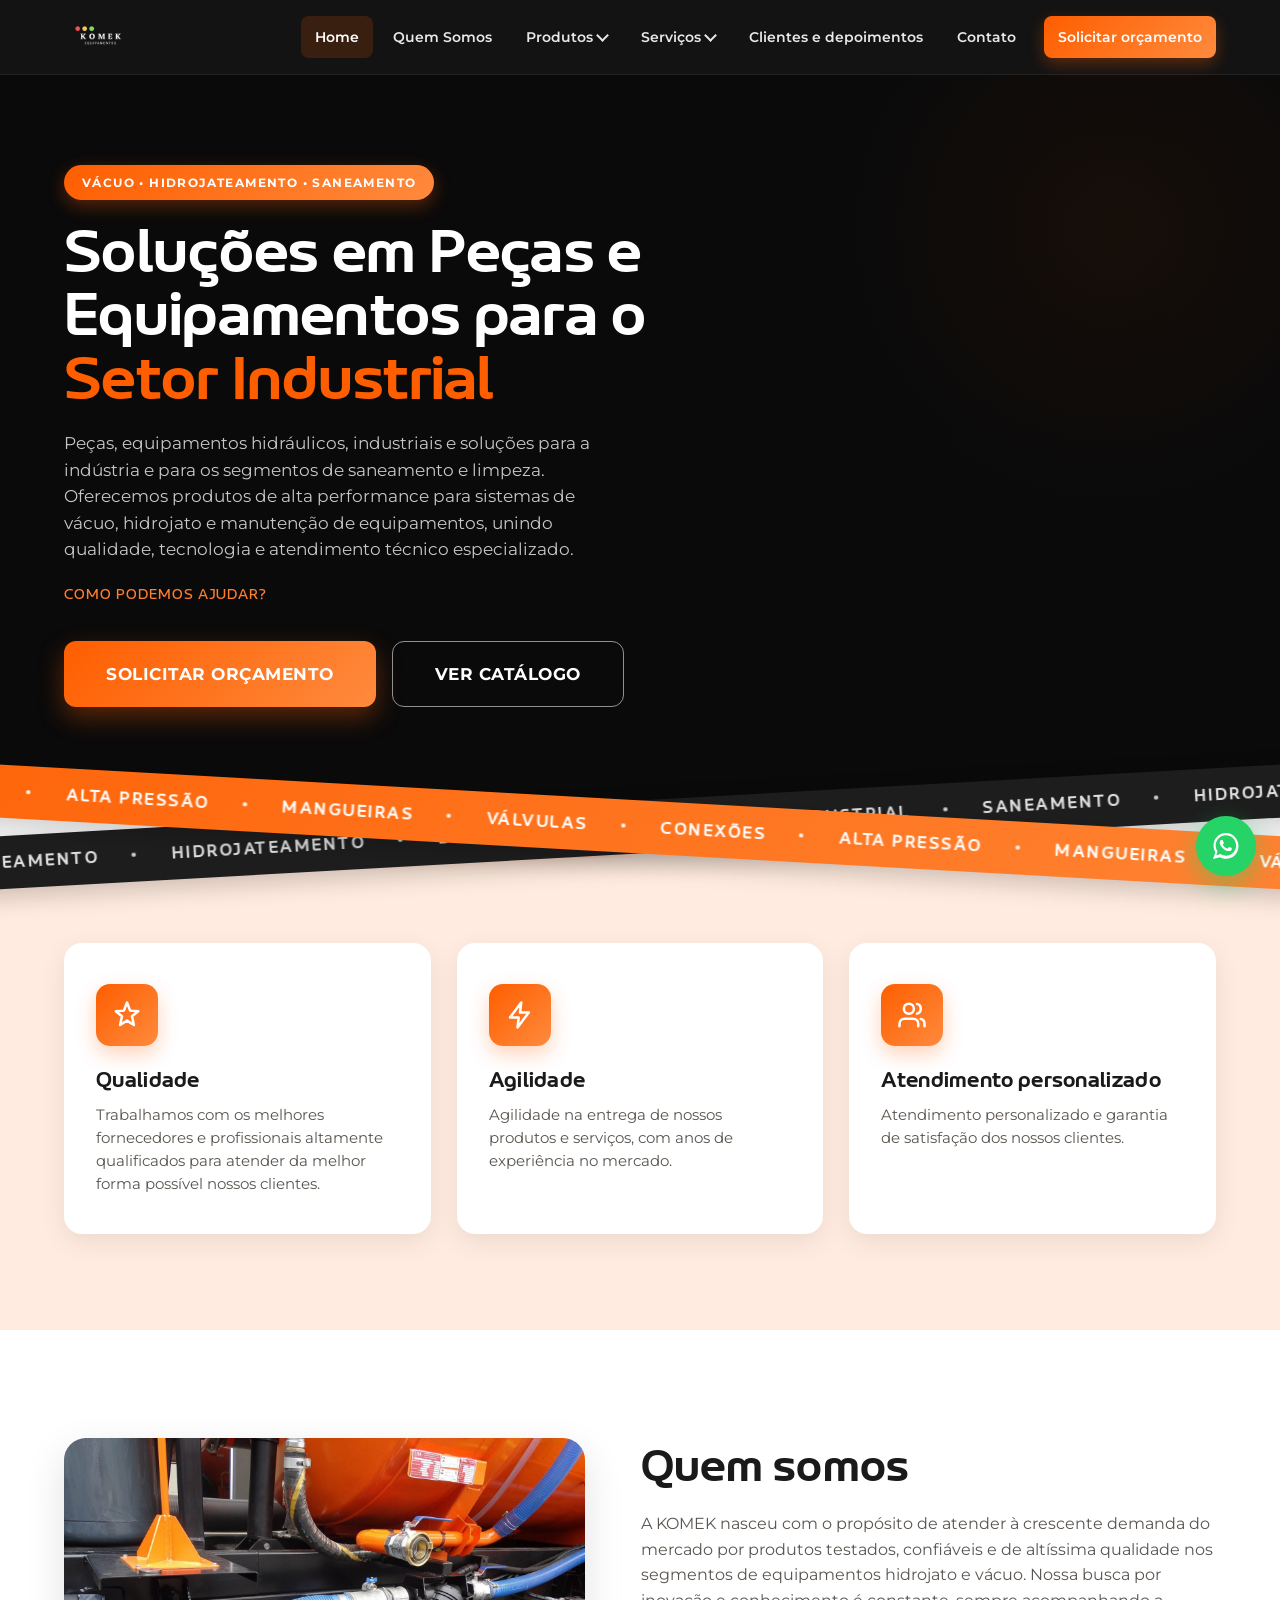
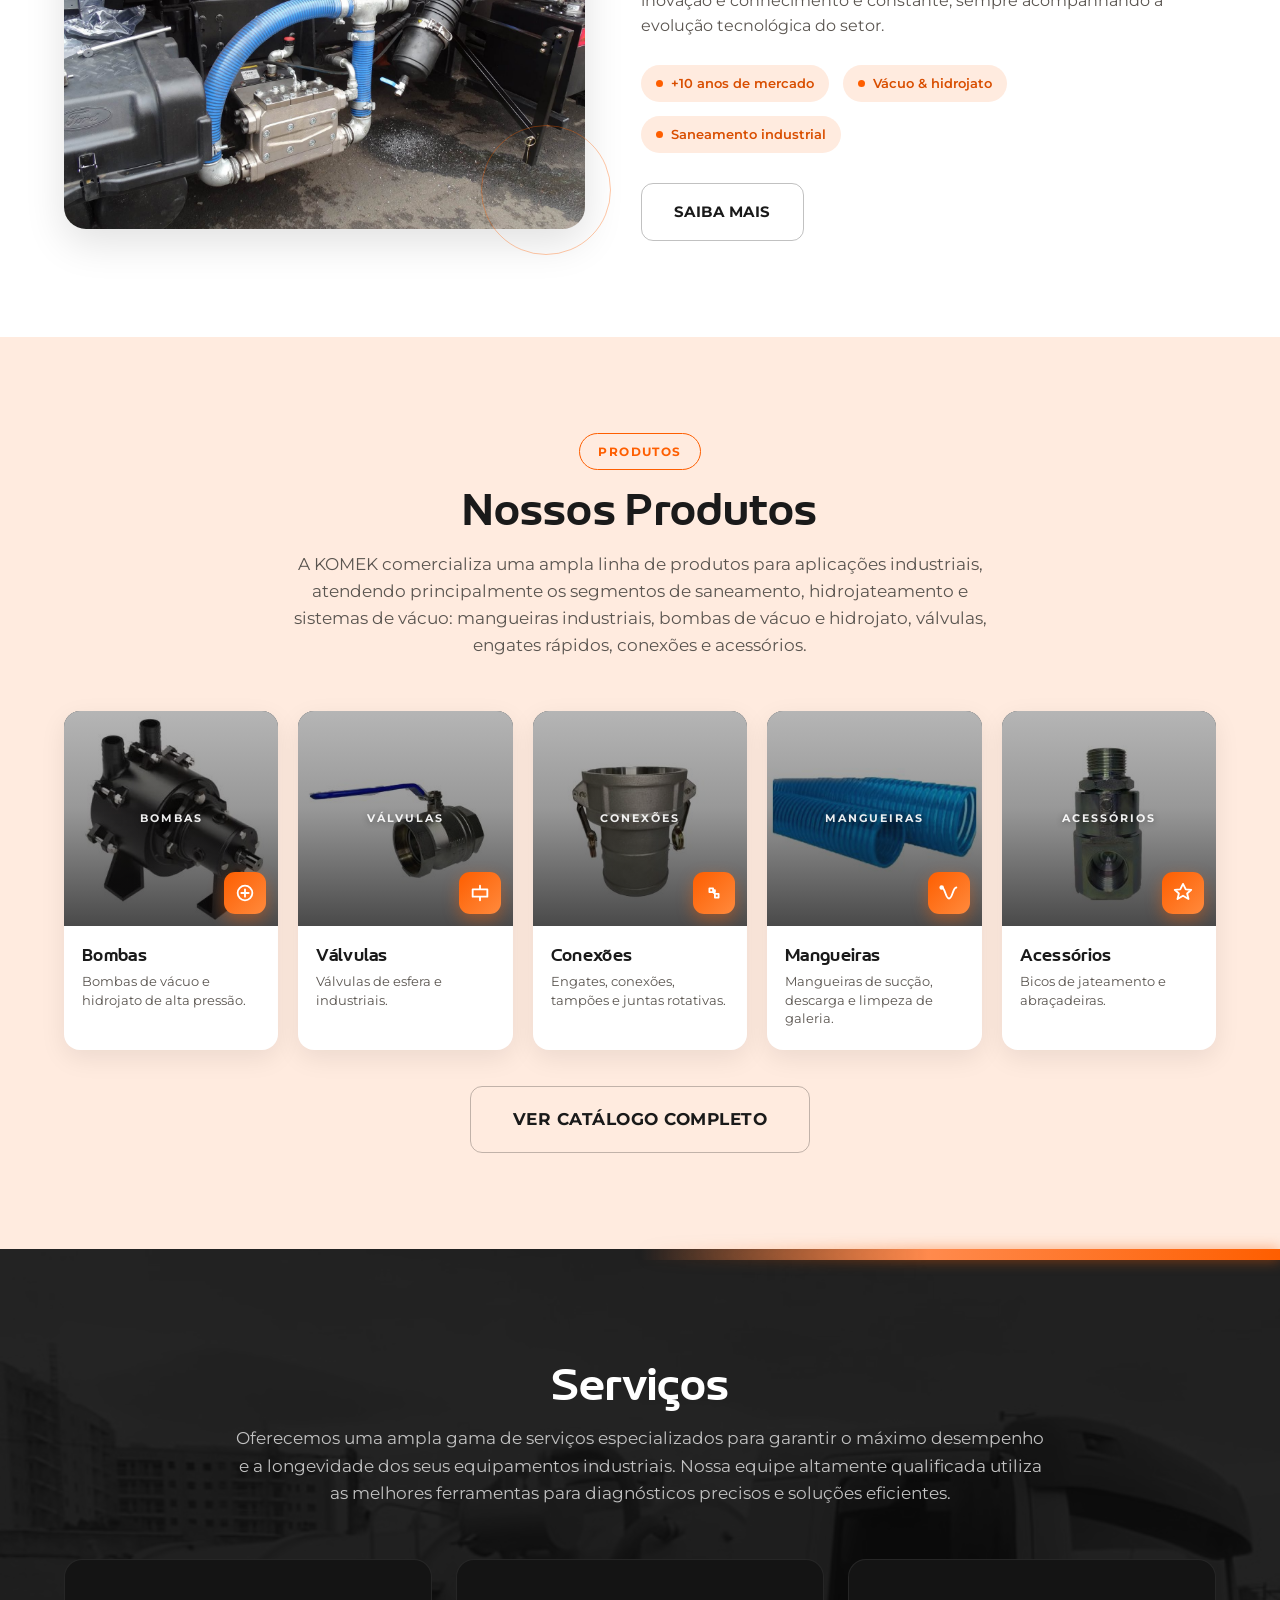
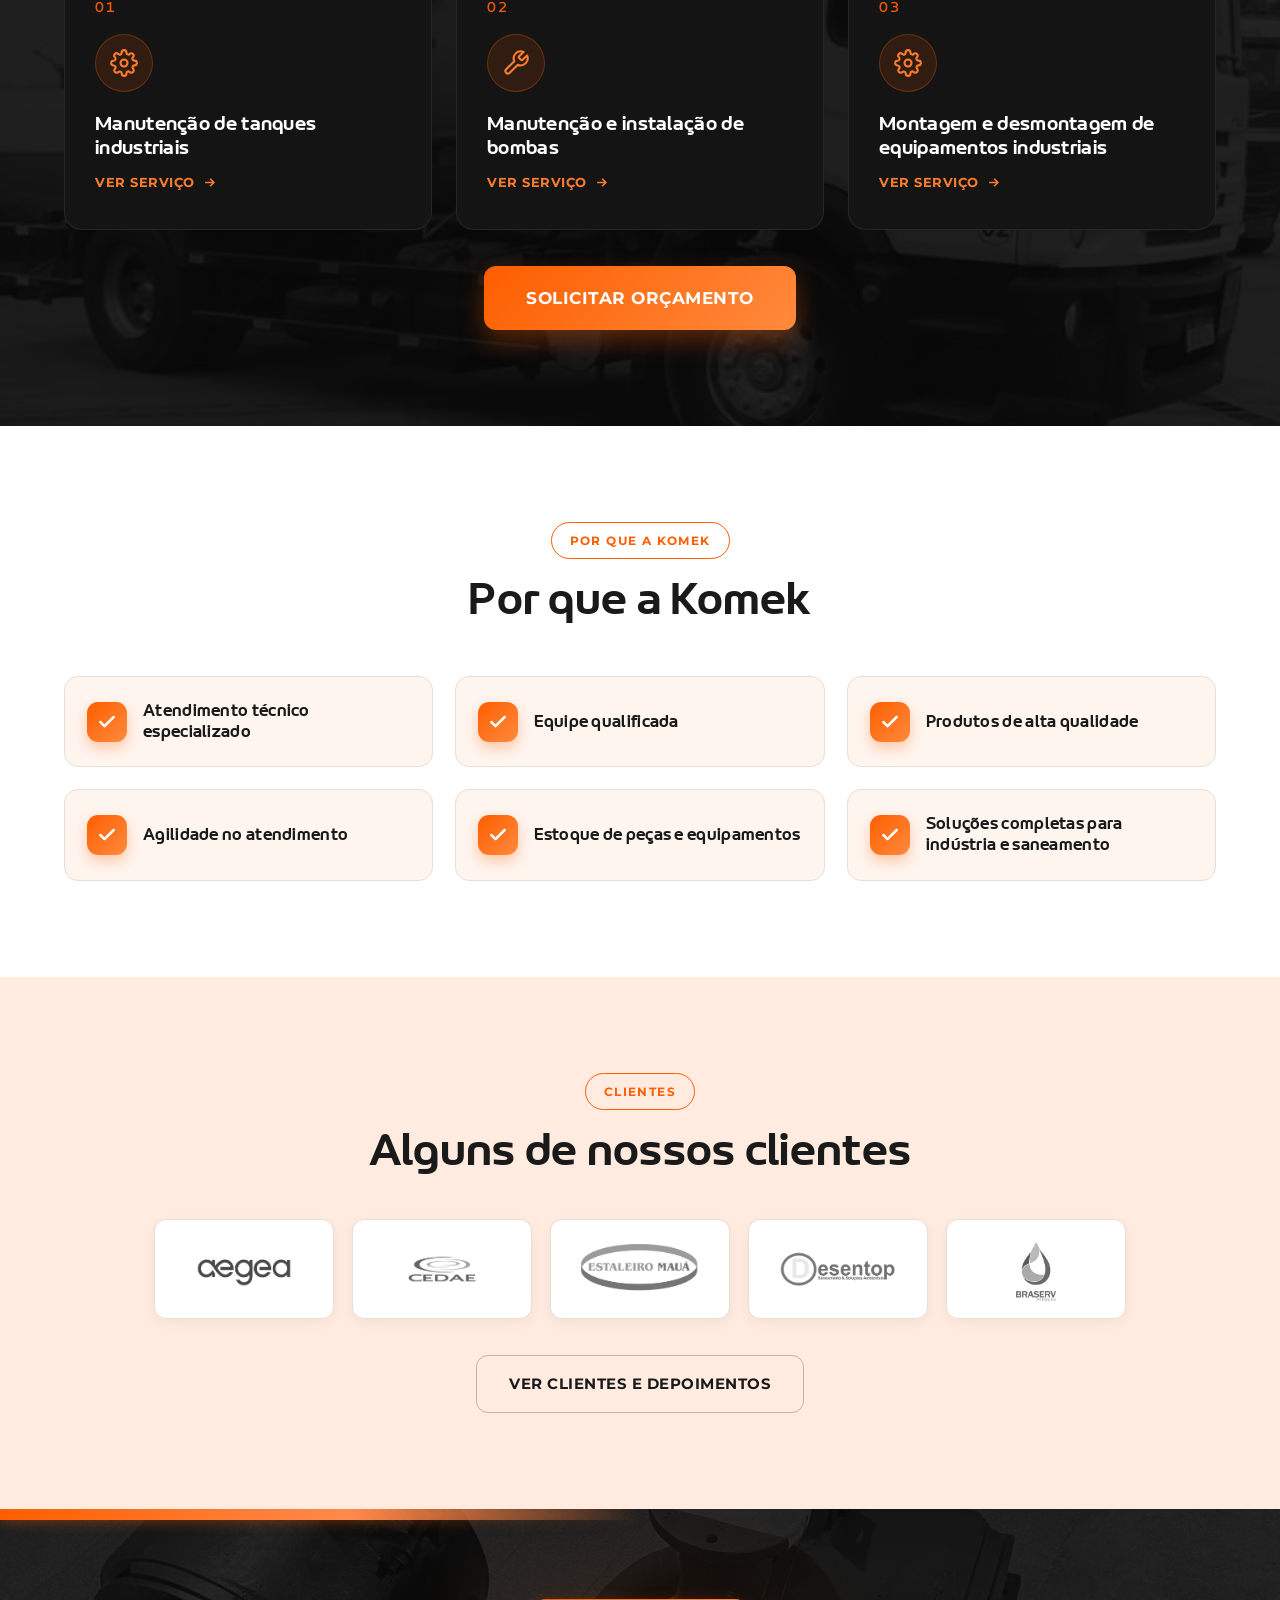
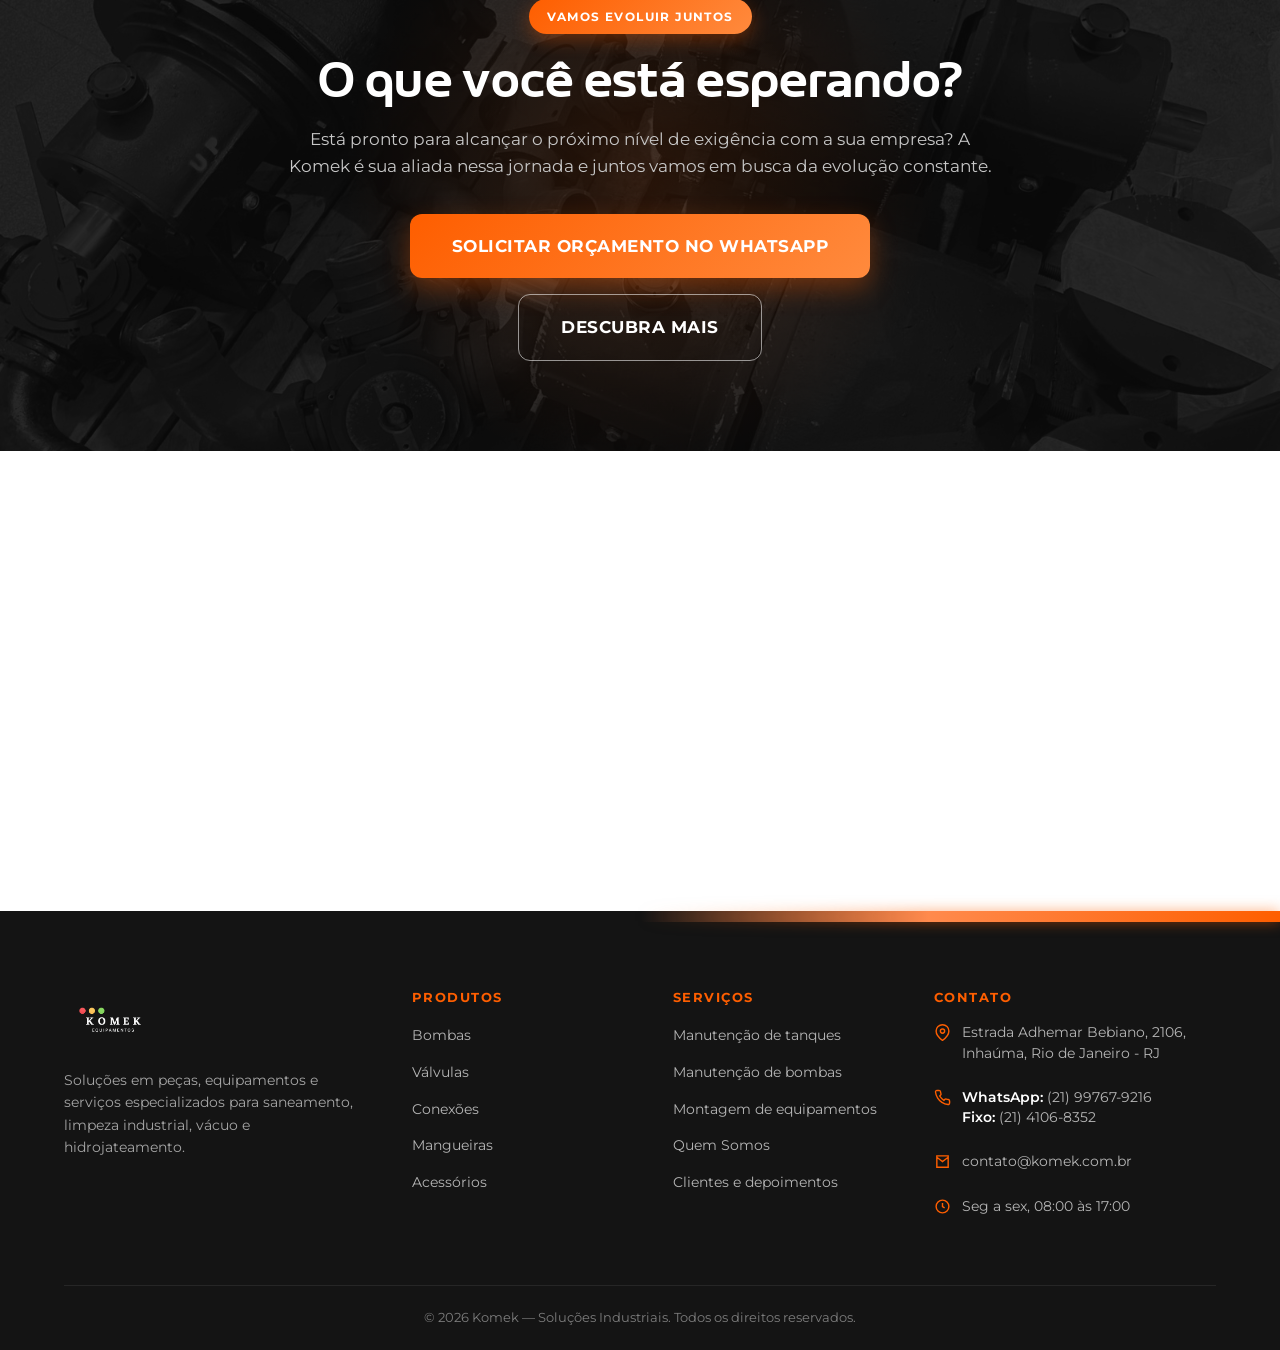
==== commit 993d8039: "Komek update: real logo, hero video, new subheadline, static marquee, gear icons, quem-somos video, " ====
--- a/index.html
+++ b/index.html
@@ -17,7 +17,7 @@
 <header class="site-header" id="header">
   <div class="wrap">
     <nav class="nav">
-      <a href="index.html" class="logo">KO<b>MEK</b></a>
+      <a href="index.html" class="logo"><img src="img/logo-komek-web.png" alt="KOMEK Equipamentos"></a>
       <ul class="nav-menu" id="navMenu">
         <li><a href="index.html">Home</a></li>
         <li><a href="quem-somos.html">Quem Somos</a></li>
@@ -49,7 +49,7 @@
 </header>
 <section class="hero">
   <video class="hero-video" autoplay muted loop playsinline>
-    <source src="video/hero-industrial.mp4" type="video/mp4">
+    <source src="video/hero-index-9762.mp4" type="video/mp4">
   </video>
   <div class="hero-overlay"></div>
   <div class="wrap">
@@ -57,7 +57,7 @@
       <div class="hero-copy">
         <span class="eyebrow">Vácuo &bull; Hidrojateamento &bull; Saneamento</span>
         <h1>Soluções em Peças e Equipamentos para o <span class="orange">Setor Industrial</span></h1>
-        <p class="sub">Peças, equipamentos e serviços especializados para saneamento, limpeza industrial, vácuo e hidrojateamento — com <strong>mais de 10 anos de experiência</strong>.</p>
+        <p class="sub">Peças, equipamentos hidráulicos, industriais e soluções para a indústria e para os segmentos de saneamento e limpeza. Oferecemos produtos de alta performance para sistemas de vácuo, hidrojato e manutenção de equipamentos, unindo qualidade, tecnologia e atendimento técnico especializado.</p>
         <p class="hero-support">Como podemos ajudar?</p>
         <div class="hero-ctas">
           <a href="https://wa.me/5521997679216" class="btn lg" target="_blank" rel="noopener">Solicitar orçamento</a>
@@ -115,7 +115,7 @@
         <img src="img/sobre-nos.jpg" alt="Equipe Komek" loading="lazy">
       </div>
       <div class="about-text">
-        <h2>Sobre Nós</h2>
+        <h2>Quem somos</h2>
         <p>A KOMEK nasceu com o propósito de atender à crescente demanda do mercado por produtos testados, confiáveis e de altíssima qualidade nos segmentos de equipamentos hidrojato e vácuo. Nossa busca por inovação e conhecimento é constante, sempre acompanhando a evolução tecnológica do setor.</p>
         <div class="about-mini">
           <span class="chip">+10 anos de mercado</span>
@@ -170,7 +170,7 @@
     <div class="serv-grid">
       <a class="serv-card" href="servicos-tanques.html">
         <div class="serv-num">01</div>
-        <div class="serv-ic"><svg viewBox="0 0 24 24"><path d="M3 21h18M5 21V8l7-5 7 5v13M9 21v-6h6v6"/></svg></div>
+        <div class="serv-ic"><svg viewBox="0 0 24 24"><circle cx="12" cy="12" r="3"/><path d="M19.4 15a1.65 1.65 0 0 0 .33 1.82l.06.06a2 2 0 1 1-2.83 2.83l-.06-.06a1.65 1.65 0 0 0-1.82-.33 1.65 1.65 0 0 0-1 1.51V21a2 2 0 0 1-4 0v-.09A1.65 1.65 0 0 0 9 19.4a1.65 1.65 0 0 0-1.82.33l-.06.06a2 2 0 1 1-2.83-2.83l.06-.06a1.65 1.65 0 0 0 .33-1.82 1.65 1.65 0 0 0-1.51-1H3a2 2 0 0 1 0-4h.09A1.65 1.65 0 0 0 4.6 9a1.65 1.65 0 0 0-.33-1.82l-.06-.06a2 2 0 1 1 2.83-2.83l.06.06a1.65 1.65 0 0 0 1.82.33H9a1.65 1.65 0 0 0 1-1.51V3a2 2 0 0 1 4 0v.09a1.65 1.65 0 0 0 1 1.51 1.65 1.65 0 0 0 1.82-.33l.06-.06a2 2 0 1 1 2.83 2.83l-.06.06a1.65 1.65 0 0 0-.33 1.82V9a1.65 1.65 0 0 0 1.51 1H21a2 2 0 0 1 0 4h-.09a1.65 1.65 0 0 0-1.51 1z"/></svg></div>
         <h3>Manutenção de tanques industriais</h3>
         <span class="serv-link">Ver serviço <svg viewBox="0 0 24 24"><path d="M5 12h14M13 6l6 6-6 6"/></svg></span>
       </a>
@@ -182,7 +182,7 @@
       </a>
       <a class="serv-card" href="servicos-consultoria.html">
         <div class="serv-num">03</div>
-        <div class="serv-ic"><svg viewBox="0 0 24 24"><path d="M12 2v4M12 18v4M2 12h4M18 12h4M4.9 4.9l2.8 2.8M16.3 16.3l2.8 2.8M19.1 4.9l-2.8 2.8M7.7 16.3l-2.8 2.8"/><circle cx="12" cy="12" r="3"/></svg></div>
+        <div class="serv-ic"><svg viewBox="0 0 24 24"><circle cx="12" cy="12" r="3"/><path d="M19.4 15a1.65 1.65 0 0 0 .33 1.82l.06.06a2 2 0 1 1-2.83 2.83l-.06-.06a1.65 1.65 0 0 0-1.82-.33 1.65 1.65 0 0 0-1 1.51V21a2 2 0 0 1-4 0v-.09A1.65 1.65 0 0 0 9 19.4a1.65 1.65 0 0 0-1.82.33l-.06.06a2 2 0 1 1-2.83-2.83l.06-.06a1.65 1.65 0 0 0 .33-1.82 1.65 1.65 0 0 0-1.51-1H3a2 2 0 0 1 0-4h.09A1.65 1.65 0 0 0 4.6 9a1.65 1.65 0 0 0-.33-1.82l-.06-.06a2 2 0 1 1 2.83-2.83l.06.06a1.65 1.65 0 0 0 1.82.33H9a1.65 1.65 0 0 0 1-1.51V3a2 2 0 0 1 4 0v.09a1.65 1.65 0 0 0 1 1.51 1.65 1.65 0 0 0 1.82-.33l.06-.06a2 2 0 1 1 2.83 2.83l-.06.06a1.65 1.65 0 0 0-.33 1.82V9a1.65 1.65 0 0 0 1.51 1H21a2 2 0 0 1 0 4h-.09a1.65 1.65 0 0 0-1.51 1z"/></svg></div>
         <h3>Montagem e desmontagem de equipamentos industriais</h3>
         <span class="serv-link">Ver serviço <svg viewBox="0 0 24 24"><path d="M5 12h14M13 6l6 6-6 6"/></svg></span>
       </a>
@@ -249,7 +249,7 @@
   <div class="wrap">
     <div class="foot-grid">
       <div class="foot-about">
-        <div class="foot-logo">KO<b>MEK</b></div>
+        <div class="foot-logo"><img src="img/logo-komek-web.png" alt="KOMEK Equipamentos"></div>
         <p>Soluções em peças, equipamentos e serviços especializados para saneamento, limpeza industrial, vácuo e hidrojateamento.</p>
       </div>
       <div class="foot-col">
--- a/css/style.css
+++ b/css/style.css
@@ -38,6 +38,8 @@
 .site-header.scrolled{box-shadow:0 6px 24px rgba(0,0,0,.35)}
 .nav{display:flex;align-items:center;justify-content:space-between;height:74px}
 .logo{font-family:'LT Wave',sans-serif;font-weight:700;font-size:26px;letter-spacing:1px;color:#fff}
+.logo{display:inline-flex;align-items:center}
+.logo img{height:46px;width:auto;display:block}
 .logo b{color:var(--laranja)}
 .nav-menu{display:flex;align-items:center;gap:6px;list-style:none}
 .nav-menu>li{position:relative}
@@ -89,8 +91,8 @@
 .marquee-bar.back{background:var(--preto-3);transform:translate(-50%,-50%) rotate(-3.2deg);z-index:1}
 .marquee-bar.front{background:var(--grad-laranja);transform:translate(-50%,-50%) rotate(3.2deg);z-index:2}
 .marquee-track{display:inline-block;will-change:transform}
-.marquee-bar.front .marquee-track{animation:mq 30s linear infinite}
-.marquee-bar.back .marquee-track{animation:mq-rev 34s linear infinite}
+.marquee-bar.front .marquee-track{animation:none;transform:translateX(-18%)}
+.marquee-bar.back .marquee-track{animation:none;transform:translateX(-14%)}
 .marquee-track span{font-family:'LT Wave',sans-serif;font-size:17px;letter-spacing:2.5px;text-transform:uppercase;font-weight:700;padding:0 16px}
 .marquee-bar.front .marquee-track span{color:#fff}
 .marquee-bar.back .marquee-track span{color:#e0e0e0}
@@ -202,6 +204,7 @@
 .cat-item{background:#fff;border:1px solid var(--cinza-borda);border-radius:16px;overflow:hidden;box-shadow:var(--sombra-card);display:flex;flex-direction:column;transition:transform .25s,box-shadow .25s}
 .cat-item:hover{transform:translateY(-5px);box-shadow:0 16px 34px rgba(0,0,0,.12)}
 .cat-item .ph{aspect-ratio:4/3;border-radius:0}
+.cat-item .cat-photo{width:100%;aspect-ratio:4/3;object-fit:cover;display:block;background:#f3e7dd}
 .cat-item-body{padding:18px 18px 20px;display:flex;flex-direction:column;flex:1}
 .cat-tag{align-self:flex-start;font-size:10.5px;font-weight:700;letter-spacing:1px;text-transform:uppercase;color:var(--laranja-escuro);background:var(--creme);padding:4px 10px;border-radius:50px;margin-bottom:10px}
 .cat-item-body h3{font-size:15.5px;line-height:1.3;margin-bottom:14px;color:var(--texto)}
@@ -255,6 +258,7 @@
 .footer{background:var(--preto-2);color:#d0d0d0;padding:80px 0 0;position:relative}
 .foot-grid{display:grid;grid-template-columns:1.4fr 1fr 1fr 1.3fr;gap:44px;padding-bottom:56px;border-bottom:1px solid rgba(255,255,255,.08)}
 .foot-logo{font-family:'LT Wave',sans-serif;font-size:28px;font-weight:700;color:#fff;margin-bottom:16px}
+.foot-logo img{height:62px;width:auto;display:block;margin-bottom:16px}
 .foot-logo b{color:var(--laranja)}
 .foot-about p{font-size:14px;color:#a5a5a5;line-height:1.6;max-width:300px}
 .foot-col h4{font-size:13px;text-transform:uppercase;letter-spacing:1.5px;color:var(--laranja);margin-bottom:18px;font-family:'Montserrat',sans-serif;font-weight:700}
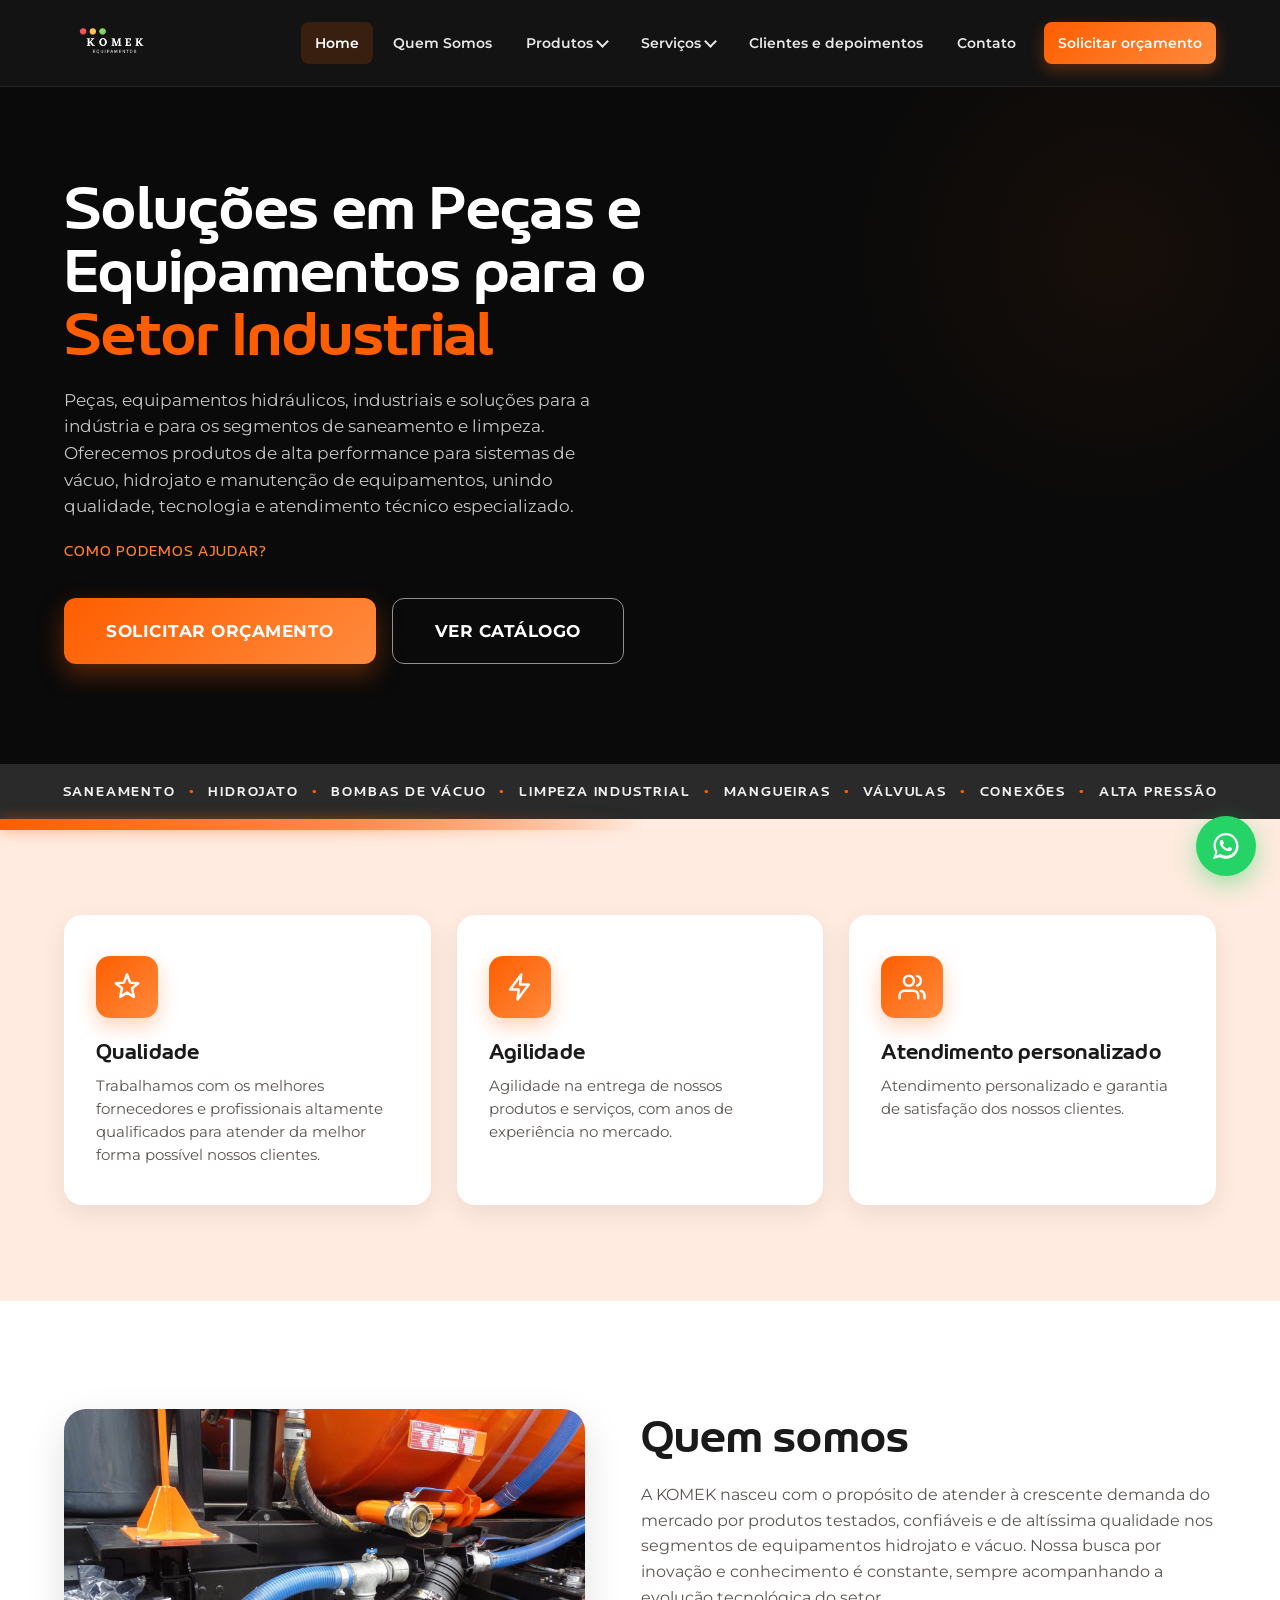
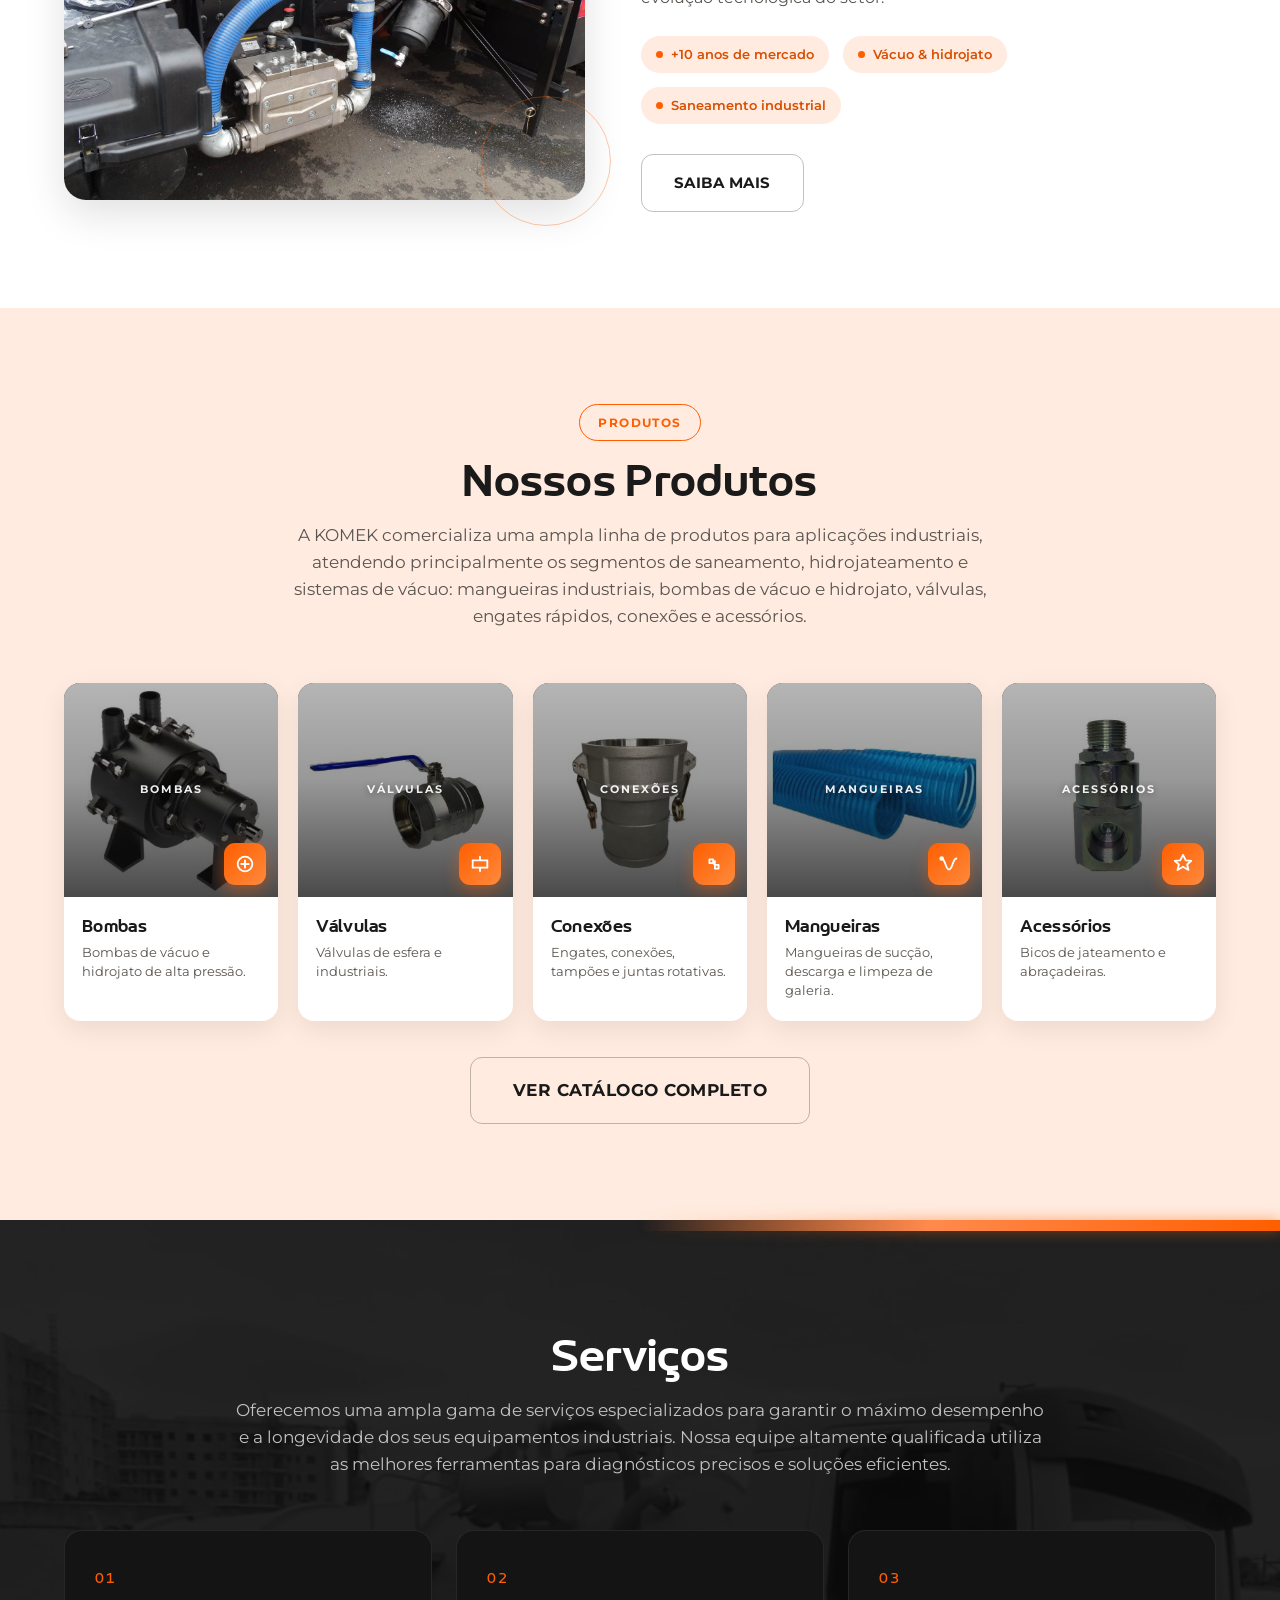
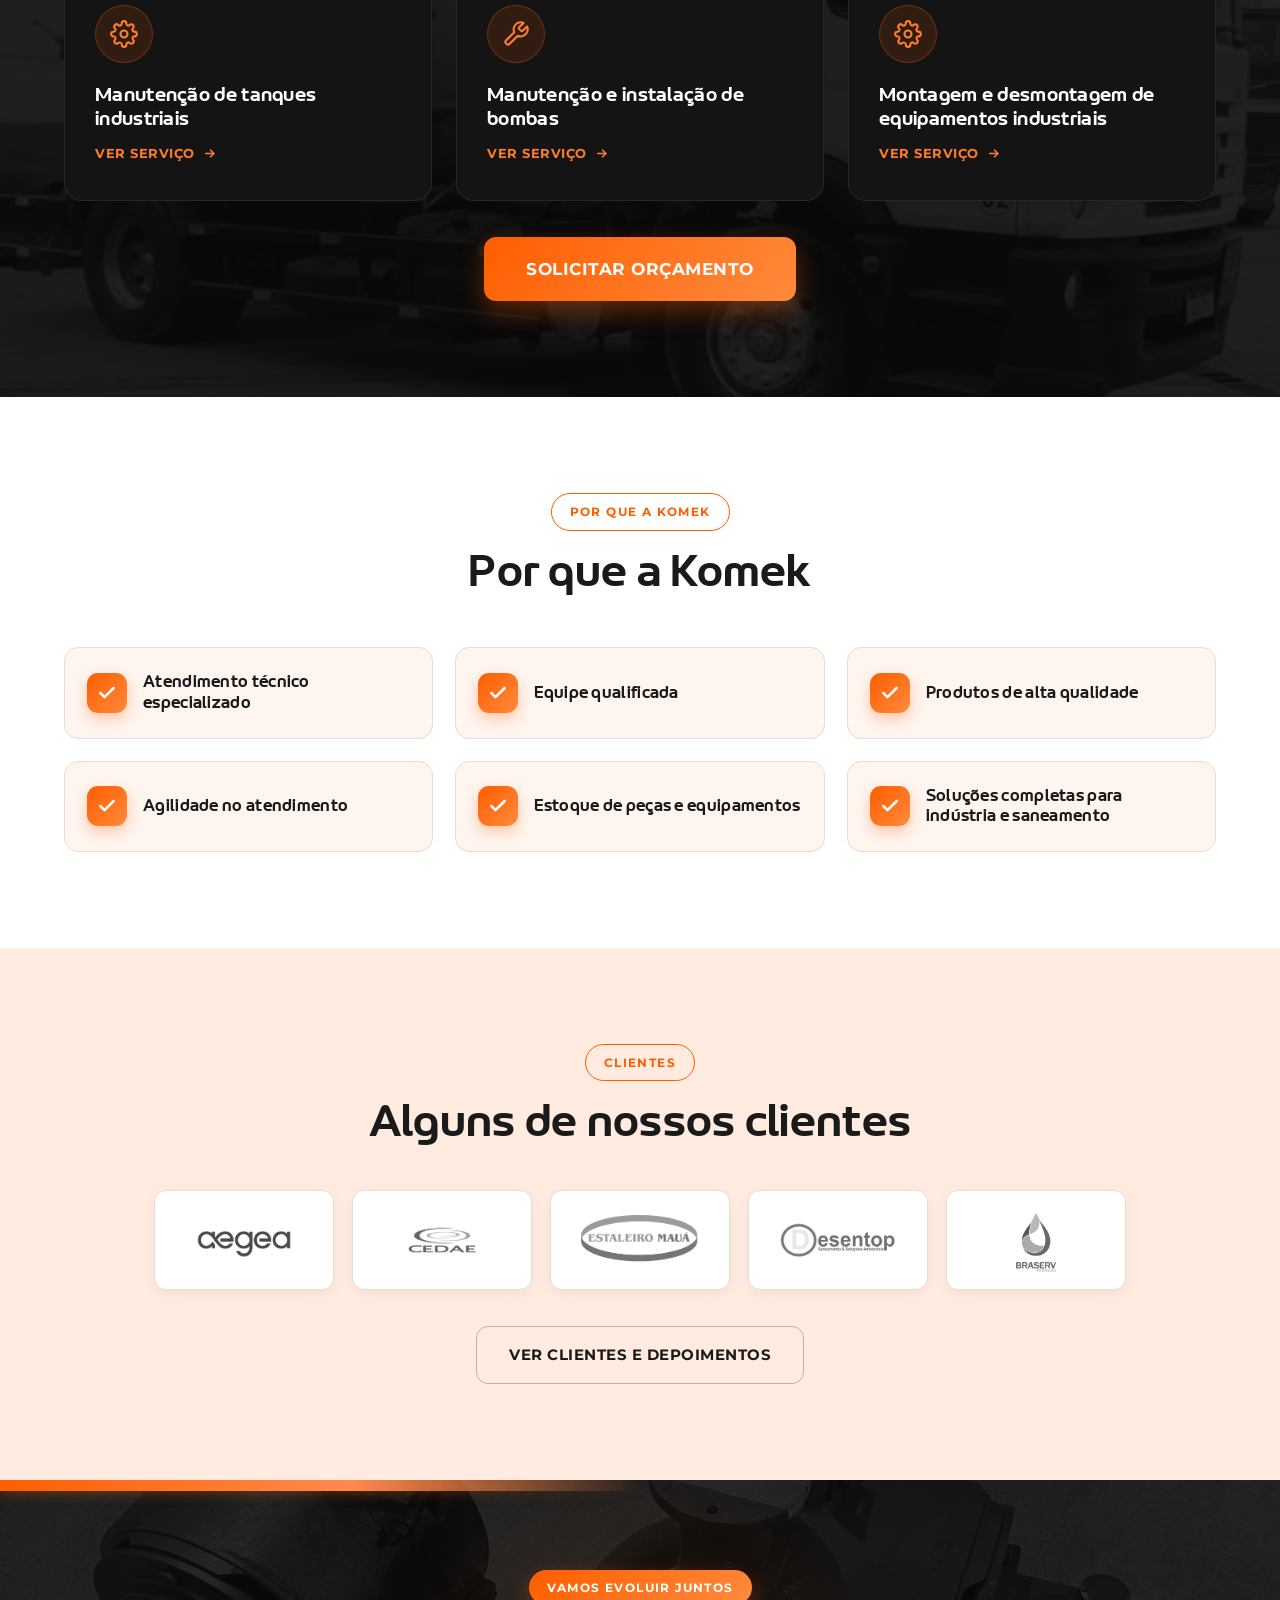
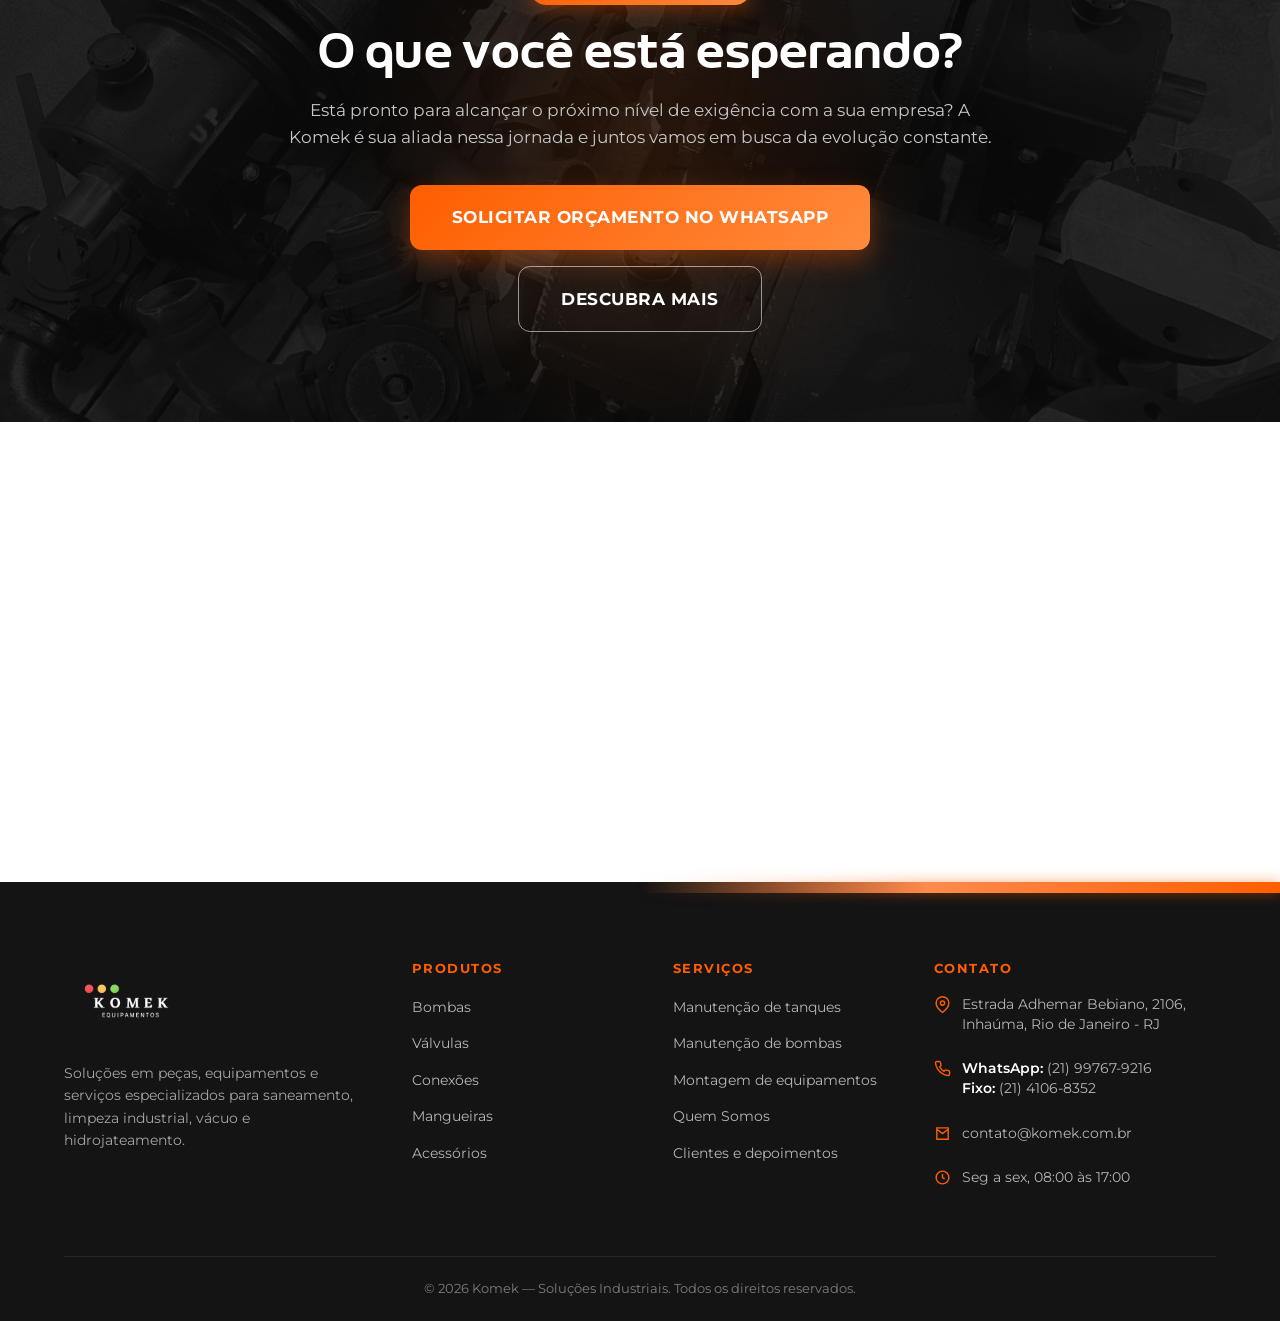
==== commit ae952903: "[cx] Komek: publish round 9 updates" ====
--- a/index.html
+++ b/index.html
@@ -49,13 +49,12 @@
 </header>
 <section class="hero">
   <video class="hero-video" autoplay muted loop playsinline>
-    <source src="video/hero-index-9762.mp4" type="video/mp4">
+    <source src="video/opcao-caminhao-1.mp4" type="video/mp4">
   </video>
   <div class="hero-overlay"></div>
   <div class="wrap">
     <div class="hero-grid">
       <div class="hero-copy">
-        <span class="eyebrow">Vácuo &bull; Hidrojateamento &bull; Saneamento</span>
         <h1>Soluções em Peças e Equipamentos para o <span class="orange">Setor Industrial</span></h1>
         <p class="sub">Peças, equipamentos hidráulicos, industriais e soluções para a indústria e para os segmentos de saneamento e limpeza. Oferecemos produtos de alta performance para sistemas de vácuo, hidrojato e manutenção de equipamentos, unindo qualidade, tecnologia e atendimento técnico especializado.</p>
         <p class="hero-support">Como podemos ajudar?</p>
@@ -70,16 +69,9 @@
 </section>
 
 <div class="marquee" aria-hidden="true">
-  <div class="marquee-bar back">
+  <div class="marquee-bar">
     <div class="marquee-track">
-      <span>SANEAMENTO</span><span class="dot">&bull;</span><span>HIDROJATEAMENTO</span><span class="dot">&bull;</span><span>BOMBAS DE VÁCUO</span><span class="dot">&bull;</span><span>LIMPEZA INDUSTRIAL</span><span class="dot">&bull;</span><span>SANEAMENTO</span><span class="dot">&bull;</span><span>HIDROJATEAMENTO</span><span class="dot">&bull;</span><span>BOMBAS DE VÁCUO</span><span class="dot">&bull;</span><span>LIMPEZA INDUSTRIAL</span><span class="dot">&bull;</span><span>SANEAMENTO</span><span class="dot">&bull;</span><span>HIDROJATEAMENTO</span><span class="dot">&bull;</span><span>BOMBAS DE VÁCUO</span><span class="dot">&bull;</span><span>LIMPEZA INDUSTRIAL</span><span class="dot">&bull;</span><span>SANEAMENTO</span><span class="dot">&bull;</span><span>HIDROJATEAMENTO</span><span class="dot">&bull;</span><span>BOMBAS DE VÁCUO</span><span class="dot">&bull;</span><span>LIMPEZA INDUSTRIAL</span><span class="dot">&bull;</span><span>SANEAMENTO</span><span class="dot">&bull;</span><span>HIDROJATEAMENTO</span><span class="dot">&bull;</span><span>BOMBAS DE VÁCUO</span><span class="dot">&bull;</span><span>LIMPEZA INDUSTRIAL</span><span class="dot">&bull;</span><span>SANEAMENTO</span><span class="dot">&bull;</span><span>HIDROJATEAMENTO</span><span class="dot">&bull;</span><span>BOMBAS DE VÁCUO</span><span class="dot">&bull;</span><span>LIMPEZA INDUSTRIAL</span><span class="dot">&bull;</span>
-      <span>SANEAMENTO</span><span class="dot">&bull;</span><span>HIDROJATEAMENTO</span><span class="dot">&bull;</span><span>BOMBAS DE VÁCUO</span><span class="dot">&bull;</span><span>LIMPEZA INDUSTRIAL</span><span class="dot">&bull;</span><span>SANEAMENTO</span><span class="dot">&bull;</span><span>HIDROJATEAMENTO</span><span class="dot">&bull;</span><span>BOMBAS DE VÁCUO</span><span class="dot">&bull;</span><span>LIMPEZA INDUSTRIAL</span><span class="dot">&bull;</span><span>SANEAMENTO</span><span class="dot">&bull;</span><span>HIDROJATEAMENTO</span><span class="dot">&bull;</span><span>BOMBAS DE VÁCUO</span><span class="dot">&bull;</span><span>LIMPEZA INDUSTRIAL</span><span class="dot">&bull;</span><span>SANEAMENTO</span><span class="dot">&bull;</span><span>HIDROJATEAMENTO</span><span class="dot">&bull;</span><span>BOMBAS DE VÁCUO</span><span class="dot">&bull;</span><span>LIMPEZA INDUSTRIAL</span><span class="dot">&bull;</span><span>SANEAMENTO</span><span class="dot">&bull;</span><span>HIDROJATEAMENTO</span><span class="dot">&bull;</span><span>BOMBAS DE VÁCUO</span><span class="dot">&bull;</span><span>LIMPEZA INDUSTRIAL</span><span class="dot">&bull;</span><span>SANEAMENTO</span><span class="dot">&bull;</span><span>HIDROJATEAMENTO</span><span class="dot">&bull;</span><span>BOMBAS DE VÁCUO</span><span class="dot">&bull;</span><span>LIMPEZA INDUSTRIAL</span><span class="dot">&bull;</span>
-    </div>
-  </div>
-  <div class="marquee-bar front">
-    <div class="marquee-track">
-      <span>MANGUEIRAS</span><span class="dot">&bull;</span><span>VÁLVULAS</span><span class="dot">&bull;</span><span>CONEXÕES</span><span class="dot">&bull;</span><span>ALTA PRESSÃO</span><span class="dot">&bull;</span><span>MANGUEIRAS</span><span class="dot">&bull;</span><span>VÁLVULAS</span><span class="dot">&bull;</span><span>CONEXÕES</span><span class="dot">&bull;</span><span>ALTA PRESSÃO</span><span class="dot">&bull;</span><span>MANGUEIRAS</span><span class="dot">&bull;</span><span>VÁLVULAS</span><span class="dot">&bull;</span><span>CONEXÕES</span><span class="dot">&bull;</span><span>ALTA PRESSÃO</span><span class="dot">&bull;</span><span>MANGUEIRAS</span><span class="dot">&bull;</span><span>VÁLVULAS</span><span class="dot">&bull;</span><span>CONEXÕES</span><span class="dot">&bull;</span><span>ALTA PRESSÃO</span><span class="dot">&bull;</span><span>MANGUEIRAS</span><span class="dot">&bull;</span><span>VÁLVULAS</span><span class="dot">&bull;</span><span>CONEXÕES</span><span class="dot">&bull;</span><span>ALTA PRESSÃO</span><span class="dot">&bull;</span><span>MANGUEIRAS</span><span class="dot">&bull;</span><span>VÁLVULAS</span><span class="dot">&bull;</span><span>CONEXÕES</span><span class="dot">&bull;</span><span>ALTA PRESSÃO</span><span class="dot">&bull;</span>
-      <span>MANGUEIRAS</span><span class="dot">&bull;</span><span>VÁLVULAS</span><span class="dot">&bull;</span><span>CONEXÕES</span><span class="dot">&bull;</span><span>ALTA PRESSÃO</span><span class="dot">&bull;</span><span>MANGUEIRAS</span><span class="dot">&bull;</span><span>VÁLVULAS</span><span class="dot">&bull;</span><span>CONEXÕES</span><span class="dot">&bull;</span><span>ALTA PRESSÃO</span><span class="dot">&bull;</span><span>MANGUEIRAS</span><span class="dot">&bull;</span><span>VÁLVULAS</span><span class="dot">&bull;</span><span>CONEXÕES</span><span class="dot">&bull;</span><span>ALTA PRESSÃO</span><span class="dot">&bull;</span><span>MANGUEIRAS</span><span class="dot">&bull;</span><span>VÁLVULAS</span><span class="dot">&bull;</span><span>CONEXÕES</span><span class="dot">&bull;</span><span>ALTA PRESSÃO</span><span class="dot">&bull;</span><span>MANGUEIRAS</span><span class="dot">&bull;</span><span>VÁLVULAS</span><span class="dot">&bull;</span><span>CONEXÕES</span><span class="dot">&bull;</span><span>ALTA PRESSÃO</span><span class="dot">&bull;</span><span>MANGUEIRAS</span><span class="dot">&bull;</span><span>VÁLVULAS</span><span class="dot">&bull;</span><span>CONEXÕES</span><span class="dot">&bull;</span><span>ALTA PRESSÃO</span><span class="dot">&bull;</span>
+      <span>SANEAMENTO</span><span class="dot">&bull;</span><span>HIDROJATO</span><span class="dot">&bull;</span><span>BOMBAS DE VÁCUO</span><span class="dot">&bull;</span><span>LIMPEZA INDUSTRIAL</span><span class="dot">&bull;</span><span>MANGUEIRAS</span><span class="dot">&bull;</span><span>VÁLVULAS</span><span class="dot">&bull;</span><span>CONEXÕES</span><span class="dot">&bull;</span><span>ALTA PRESSÃO</span>
     </div>
   </div>
 </div>
--- a/css/style.css
+++ b/css/style.css
@@ -36,10 +36,10 @@
 .ph.light{background:linear-gradient(135deg,#f3e7dd 0%,#e9d8cc 100%);color:var(--laranja-escuro);border-color:rgba(254,94,0,.18)}
 .site-header{position:sticky;top:0;z-index:1000;background:rgba(10,10,10,.96);backdrop-filter:blur(8px);border-bottom:1px solid rgba(255,255,255,.07);transition:box-shadow .3s}
 .site-header.scrolled{box-shadow:0 6px 24px rgba(0,0,0,.35)}
-.nav{display:flex;align-items:center;justify-content:space-between;height:74px}
+.nav{display:flex;align-items:center;justify-content:space-between;height:86px}
 .logo{font-family:'LT Wave',sans-serif;font-weight:700;font-size:26px;letter-spacing:1px;color:#fff}
 .logo{display:inline-flex;align-items:center}
-.logo img{height:46px;width:auto;display:block}
+.logo img{height:64px;width:auto;display:block}
 .logo b{color:var(--laranja)}
 .nav-menu{display:flex;align-items:center;gap:6px;list-style:none}
 .nav-menu>li{position:relative}
@@ -64,6 +64,7 @@
 .hero::before{content:"";position:absolute;top:-20%;right:-10%;width:600px;height:600px;background:radial-gradient(circle,rgba(254,94,0,.16),transparent 65%);pointer-events:none}
 .hero-grid{display:grid;grid-template-columns:1.1fr .9fr;gap:52px;align-items:center;position:relative;z-index:1}
 .hero h1{font-size:clamp(38px,5.2vw,62px);line-height:1.02;margin:20px 0 20px}
+.hero-copy>h1:first-child{margin-top:0}
 .hero h1 .orange{display:inline-block}
 .hero .sub{font-size:clamp(15px,1.3vw,17px);color:#c7c7c7;max-width:560px;margin-bottom:20px}
 .hero .sub strong{color:#fff;font-weight:600}
@@ -86,21 +87,11 @@
 .crumbs a{color:var(--laranja-claro)}
 .crumbs a:hover{text-decoration:underline}
 .crumbs span{opacity:.6;margin:0 7px}
-.marquee{background:transparent;height:120px;overflow-x:clip;overflow-y:visible;position:relative;z-index:30;margin:-40px 0}
-.marquee-bar{position:absolute;left:50%;top:50%;width:160%;overflow:hidden;white-space:nowrap;padding:13px 0;box-shadow:0 8px 24px rgba(0,0,0,.2)}
-.marquee-bar.back{background:var(--preto-3);transform:translate(-50%,-50%) rotate(-3.2deg);z-index:1}
-.marquee-bar.front{background:var(--grad-laranja);transform:translate(-50%,-50%) rotate(3.2deg);z-index:2}
-.marquee-track{display:inline-block;will-change:transform}
-.marquee-bar.front .marquee-track{animation:none;transform:translateX(-18%)}
-.marquee-bar.back .marquee-track{animation:none;transform:translateX(-14%)}
-.marquee-track span{font-family:'LT Wave',sans-serif;font-size:17px;letter-spacing:2.5px;text-transform:uppercase;font-weight:700;padding:0 16px}
-.marquee-bar.front .marquee-track span{color:#fff}
-.marquee-bar.back .marquee-track span{color:#e0e0e0}
-.marquee-track .dot{color:var(--laranja);opacity:.9}
-.marquee-bar.front .marquee-track .dot{color:#fff}
-@keyframes mq{0%{transform:translateX(0)}100%{transform:translateX(-50%)}}
-@keyframes mq-rev{0%{transform:translateX(-50%)}100%{transform:translateX(0)}}
-@media (prefers-reduced-motion:reduce){.marquee-track{animation:none!important}}
+.marquee{background:#2A2A2A;position:relative;z-index:2;overflow:hidden}
+.marquee-bar{width:100%;padding:16px 24px}
+.marquee-track{display:flex;flex-wrap:wrap;align-items:center;justify-content:center;row-gap:6px}
+.marquee-track span{font-family:'LT Wave',sans-serif;font-size:14px;letter-spacing:1.8px;text-transform:uppercase;font-weight:700;color:#f2f2f2;padding:0 11px;white-space:nowrap}
+.marquee-track .dot{color:var(--laranja);padding:0 2px}
 .sec{padding:96px 0}
 .sec.tight{padding:70px 0}
 .sec.creme{background:var(--creme)}
@@ -214,6 +205,7 @@
 .list-item{display:grid;grid-template-columns:120px 1fr;gap:20px;align-items:center;background:#fff;border:1px solid var(--cinza-borda);border-radius:16px;padding:16px;box-shadow:var(--sombra-card);transition:transform .25s,box-shadow .25s}
 .list-item:hover{transform:translateY(-4px);box-shadow:0 16px 34px rgba(0,0,0,.1)}
 .list-item .ph{width:120px;height:120px;border-radius:12px;padding:10px;font-size:10px}
+.list-item .list-photo{width:120px;height:120px;object-fit:cover;border-radius:12px;display:block;background:#f3e7dd}
 .list-item-body h3{font-size:16.5px;line-height:1.25;margin-bottom:12px;color:var(--texto)}
 .list-item-body .btn{padding:11px 20px;font-size:12.5px}
 .svc-detail{display:grid;grid-template-columns:1.15fr .85fr;gap:52px;align-items:stretch}
@@ -258,7 +250,7 @@
 .footer{background:var(--preto-2);color:#d0d0d0;padding:80px 0 0;position:relative}
 .foot-grid{display:grid;grid-template-columns:1.4fr 1fr 1fr 1.3fr;gap:44px;padding-bottom:56px;border-bottom:1px solid rgba(255,255,255,.08)}
 .foot-logo{font-family:'LT Wave',sans-serif;font-size:28px;font-weight:700;color:#fff;margin-bottom:16px}
-.foot-logo img{height:62px;width:auto;display:block;margin-bottom:16px}
+.foot-logo img{height:84px;width:auto;display:block;margin-bottom:16px}
 .foot-logo b{color:var(--laranja)}
 .foot-about p{font-size:14px;color:#a5a5a5;line-height:1.6;max-width:300px}
 .foot-col h4{font-size:13px;text-transform:uppercase;letter-spacing:1.5px;color:var(--laranja);margin-bottom:18px;font-family:'Montserrat',sans-serif;font-weight:700}
@@ -278,13 +270,15 @@
 .sr-visible{opacity:1;transform:none}
 @media (prefers-reduced-motion:reduce){.sr-hidden{opacity:1;transform:none}}
 @media(max-width:960px){
-  .nav-menu{position:fixed;top:74px;left:0;right:0;flex-direction:column;align-items:stretch;gap:2px;background:#0e0e0e;padding:14px 18px 26px;border-bottom:1px solid rgba(255,255,255,.08);transform:translateY(-140%);transition:transform .35s;max-height:calc(100vh - 74px);overflow-y:auto}
+  .nav-menu{position:fixed;top:86px;left:0;right:0;flex-direction:column;align-items:stretch;gap:2px;background:#0e0e0e;padding:14px 18px 26px;border-bottom:1px solid rgba(255,255,255,.08);transform:translateY(-140%);transition:transform .35s;max-height:calc(100vh - 86px);overflow-y:auto}
   .nav-menu.open{transform:translateY(0)}
   .nav-menu>li>a{padding:14px 12px;font-size:15px}
   .nav-menu>li>a.is-cta{margin-left:0;margin-top:8px;justify-content:center}
   .dropdown{position:static;opacity:1;visibility:visible;transform:none;box-shadow:none;background:transparent;border:none;padding:2px 0 8px 12px;min-width:0;display:none}
   .nav-menu>li.has-drop.open-sub .dropdown{display:block}
   .nav-menu>li.has-drop>a .caret{margin-left:auto}
+  .logo img{height:50px}
+  .foot-logo img{height:70px}
   .burger{display:flex}
   .hero-grid{grid-template-columns:1fr;gap:44px}
   .hero-photo{max-width:420px;margin:0 auto;width:100%}
@@ -305,10 +299,11 @@
   .form-row{grid-template-columns:1fr}
   .quick-contact{grid-template-columns:1fr}
   .list-item{grid-template-columns:90px 1fr;gap:14px}
-  .list-item .ph{width:90px;height:90px}
+  .list-item .ph,.list-item .list-photo{width:90px;height:90px}
   .foot-grid{grid-template-columns:1fr}
   .stat b{font-size:44px}
-  .marquee-bar{width:220%}
+  .marquee-bar{padding:14px 16px}
+  .marquee-track span{font-size:11px;letter-spacing:.8px;padding:0 7px}
   .logos{gap:12px}
   .logo-card{width:calc(33.33% - 8px);height:82px;padding:14px}
   .logo-card img{max-height:48px}
@@ -364,6 +359,7 @@
 
 /* ---- Foto real na secao Sobre Nos ---- */
 .about-img img{width:100%;aspect-ratio:4/3;object-fit:cover;border-radius:22px;box-shadow:var(--sombra)}
+.about-img img.about-photo{height:auto}
 .about-img video{display:block;width:100%;aspect-ratio:4/3;object-fit:cover;border-radius:22px;box-shadow:var(--sombra)}
 
 /* ---- Secao Servicos: intro mais larga + bg foto PB sutil ---- */
